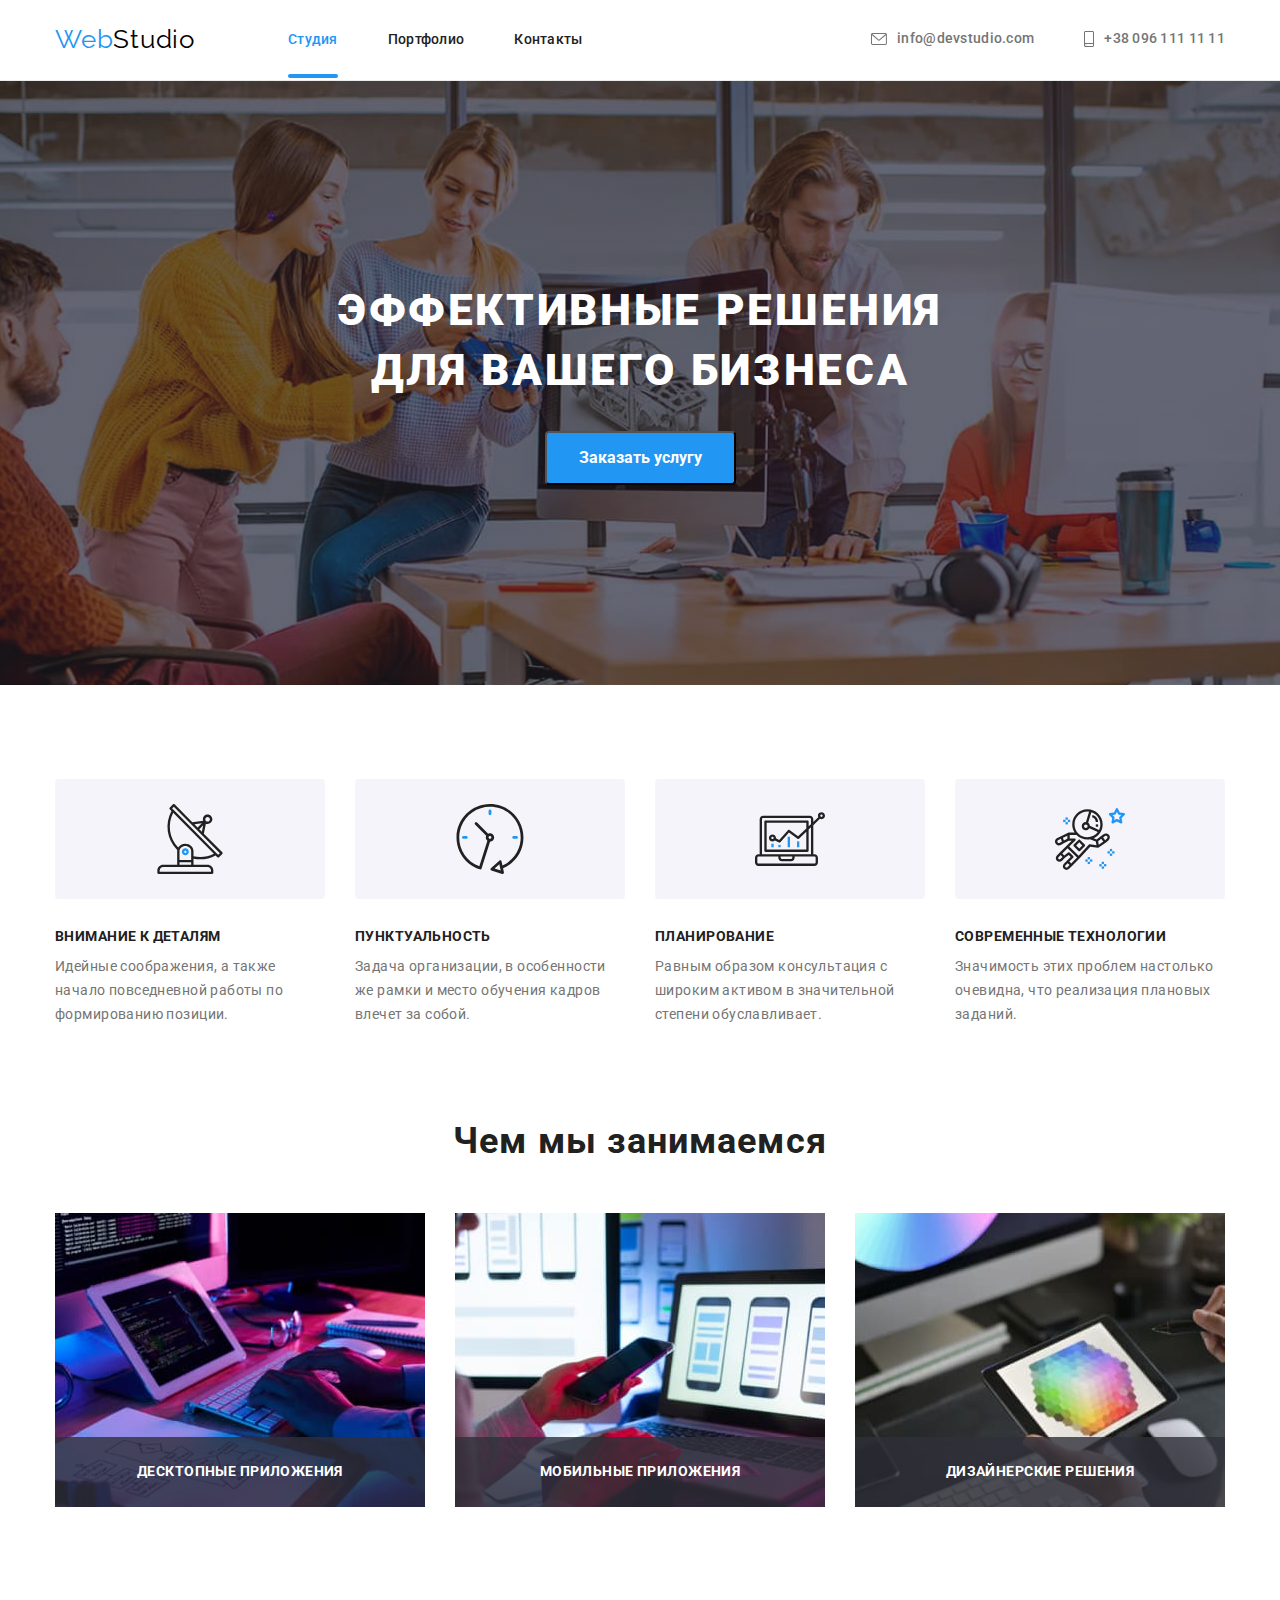
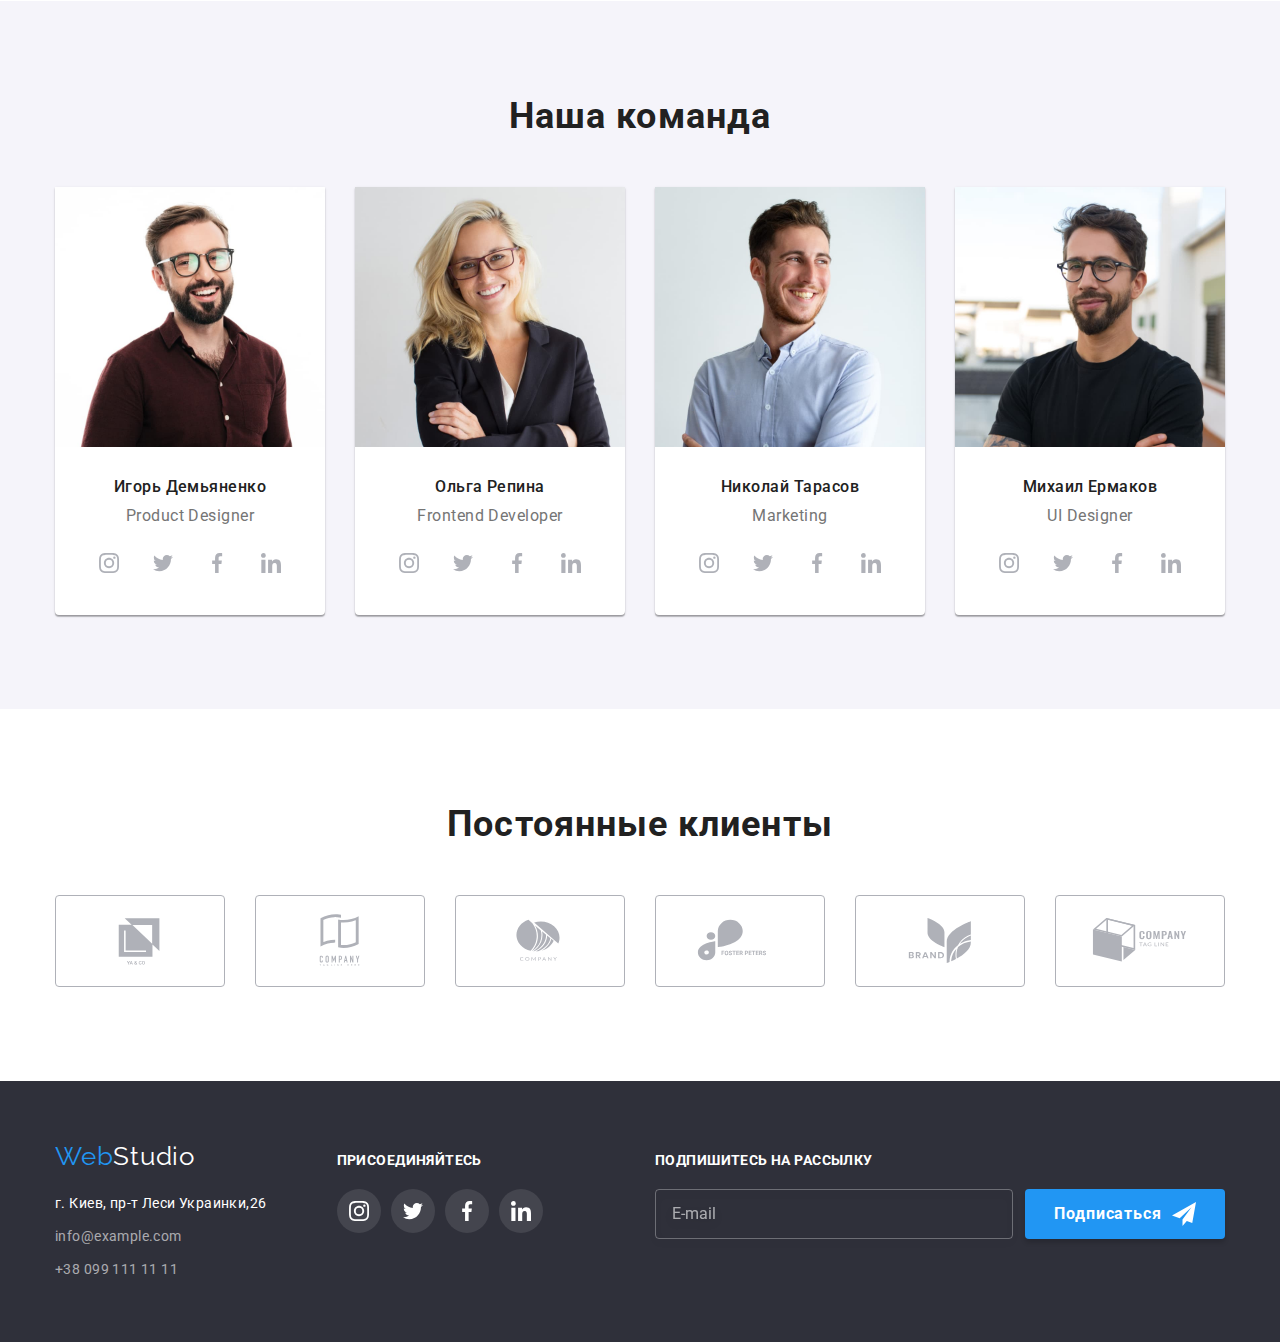
==== index.html @ a83e45b6 "створив hw-07" ====
<!DOCTYPE html>
<html lang="ru">
    <head>
        <meta charset="UTF-8">
        <meta http-equiv="X-UA-Compatible" content="IE=edge">
        <meta name="viewport" content="width=device-width, initial-scale=1.0">
        <link rel="preconnect" href="https://fonts.googleapis.com">
        <link rel="preconnect" href="https://fonts.gstatic.com" crossorigin>
        <link href="https://fonts.googleapis.com/css2?family=Raleway:wght@700&family=Roboto:wght@400;500;700;900&display=swap"
            rel="stylesheet">
        <title>Document</title>
        <link rel="stylesheet" href="https://cdnjs.cloudflare.com/ajax/libs/modern-normalize/1.1.0/modern-normalize.min.css">
        <link rel="stylesheet" href="./css/styles.css">
    </head>
    <body>
        <!-- шапка сайта -->
        <header class="header">
            <div class="container">
                <a class="header-logo link" href="./index.html">
                    <span class="logo-web logo">Web</span><span class="logo-studio logo">Studio</span></a>
                <nav class="header-nav">
                    <ul class="header-list list">
                        <li class="header-item"><a href="./index.html" class="header-link link current">Студия</a></li>
                        <li class="header-item"><a href="./portfolio.html" class="header-link link">Портфолио</a></li>
                        <li class="header-item"><a href="" class="header-link link">Контакты</a></li>
                    </ul>
                </nav>
                <div class="header-connect">
                    <a href="mailto:info@devstudio.com" class="header-mail link">
                        <svg class="header-mail-icon" width="16" height="12">
                            <use href="./images/icons.svg#icon-envelope"></use>
                        </svg>
                        info@devstudio.com</a>
                    <a href="tel:+380961111111" class="header-tel link">
                        <svg class="header-tel-icon" width="10" height="16">
                            <use href="./images/icons.svg#icon-smartphone"></use>
                        </svg>
                        +38 096 111 11 11</a>
                </div>
            </div>
        </header>
        <main>
            <!-- секция герой -->
            <section class="hero">
                <div class="container">
                    <h1 class="hero-title">Эффективные решения для вашего бизнеса</h1>
                    <button type="button" class="hero-btn" data-modal-open>Заказать услугу</button>
                </div>
            </section>
            <!-- секция наши преимущества -->
            <section class="advantage">
                <div class="container">
                    <h2 class="visually-hidden">наши преимущества</h2>
                    <ul class="advantage-list list">
                        <li class="advantage-item antena">
                            <h3 class="advantage-subtitle">Внимание к деталям</h3>
                            <p class="advantage-text">
                                Идейные соображения, а также начало повседневной работы по формированию позиции.
                            </p>
                        </li>
                        <li class="advantage-item clock">
                            <h3 class="advantage-subtitle">Пунктуальность</h3>
                            <p class="advantage-text">
                                Задача организации, в особенности же рамки и место обучения кадров влечет за собой.
                            </p>
                        </li>
                        <li class="advantage-item diagram">
                            <h3 class="advantage-subtitle">Планирование</h3>
                            <p class="advantage-text">
                                Равным образом консультация с широким активом в значительной степени обуславливает.
                            </p>
                        </li>
                        <li class="advantage-item astronaut">
                            <h3 class="advantage-subtitle">Современные технологии</h3>
                            <p class="advantage-text">
                                Значимость этих проблем настолько очевидна, что реализация плановых заданий.
                            </p>
                        </li>
                    </ul>
                </div>
            </section>

            <!-- секция Чем мы занимаемся -->
            <section class="about">
                <div class="container">
                    <h2 class="about-title title">Чем мы занимаемся</h2>
                    <ul class="about-list list">
                        <li class="about-item">
                            <img src="./images/img1.jpg" alt="Десктопные приложения" width="370">
                            <div class="label">
                                <h3 class="label-text">Десктопные приложения</h3>
                            </div>
                        </li>
                        <li class="about-item">
                            <img src="./images/img2.jpg" alt="Мобильные приложения" width="370">
                            <div class="label">
                                <h3 class="label-text">Мобильные приложения</h3>
                            </div>
                        </li>
                        <li class="about-item">
                            <img src="./images/img3.jpg" alt="Дизайнерские решения" width="370">
                            <div class="label">
                                <h3 class="label-text">Дизайнерские решения</h3>
                            </div>
                        </li>
                    </ul>
                </div>
            </section>

            <!-- секция Наша команда -->
            <section class="team">
                <div class="container">
                    <h2 class="team-title title">Наша команда</h2>
                    <ul class="team-list list">
                        <li class="team-item">
                            <img src="./images/team-card1.jpg" alt="Product Designer"  width="270">
                            <h3 class="team-subtitle">Игорь Демьяненко</h3>
                            <p class="team-text">Product Designer</p>
                            <ul class="team-soc-list list">
                                <li class="team-soc-item">
                                    <a href="" class="team-soc-link link">
                                        <svg class="team-soc-icon" width="20" height="20">
                                            <use href="./images/icons.svg#icon-instagram"></use>
                                        </svg>
                                    </a>
                                </li>
                                <li class="team-soc-item">
                                    <a href="" class="team-soc-link link">
                                        <svg class="team-soc-icon" width="20" height="20">
                                            <use href="./images/icons.svg#icon-twitter"></use>
                                        </svg>
                                    </a>
                                </li>
                                <li class="team-soc-item">
                                    <a href="" class="team-soc-link link">
                                        <svg class="team-soc-icon" width="20" height="20">
                                            <use href="./images/icons.svg#icon-facebook"></use>
                                        </svg>
                                    </a>
                                </li>
                                <li class="team-soc-item">
                                    <a href="" class="team-soc-link link">
                                        <svg class="team-soc-icon" width="20" height="20">
                                            <use href="./images/icons.svg#icon-linkedin"></use>
                                        </svg>
                                    </a>
                                </li>                                                                
                            </ul>                    
                        </li>
                        <li class="team-item">
                            <img src="./images/team-card2.jpg" alt="Frontend Developer"  width="270">
                            <h3 class="team-subtitle">Ольга Репина</h3>
                            <p class="team-text">Frontend Developer</p>
                            <ul class="team-soc-list list">
                                <li class="team-soc-item">
                                    <a href="" class="team-soc-link link">
                                        <svg class="team-soc-icon" width="20" height="20">
                                            <use href="./images/icons.svg#icon-instagram"></use>
                                        </svg>
                                    </a>
                                </li>
                                <li class="team-soc-item">
                                    <a href="" class="team-soc-link link">
                                        <svg class="team-soc-icon" width="20" height="20">
                                            <use href="./images/icons.svg#icon-twitter"></use>
                                        </svg>
                                    </a>
                                </li>
                                <li class="team-soc-item">
                                    <a href="" class="team-soc-link link">
                                        <svg class="team-soc-icon" width="20" height="20">
                                            <use href="./images/icons.svg#icon-facebook"></use>
                                        </svg>
                                    </a>
                                </li>
                                <li class="team-soc-item">
                                    <a href="" class="team-soc-link link">
                                        <svg class="team-soc-icon" width="20" height="20">
                                            <use href="./images/icons.svg#icon-linkedin"></use>
                                        </svg>
                                    </a>
                                </li>                                                                
                            </ul>                                 
                        </li>
                        <li class="team-item">
                            <img src="./images/team-card3.jpg" alt="Marketing" width="270">
                            <h3 class="team-subtitle">Николай Тарасов</h3>
                            <p class="team-text">Marketing</p>
                            <ul class="team-soc-list list">
                                <li class="team-soc-item">
                                    <a href="" class="team-soc-link link">
                                        <svg class="team-soc-icon" width="20" height="20">
                                            <use href="./images/icons.svg#icon-instagram"></use>
                                        </svg>
                                    </a>
                                </li>
                                <li class="team-soc-item">
                                    <a href="" class="team-soc-link link">
                                        <svg class="team-soc-icon" width="20" height="20">
                                            <use href="./images/icons.svg#icon-twitter"></use>
                                        </svg>
                                    </a>
                                </li>
                                <li class="team-soc-item">
                                    <a href="" class="team-soc-link link">
                                        <svg class="team-soc-icon" width="20" height="20">
                                            <use href="./images/icons.svg#icon-facebook"></use>
                                        </svg>
                                    </a>
                                </li>
                                <li class="team-soc-item">
                                    <a href="" class="team-soc-link link">
                                        <svg class="team-soc-icon" width="20" height="20">
                                            <use href="./images/icons.svg#icon-linkedin"></use>
                                        </svg>
                                    </a>
                                </li>                                                                
                            </ul>                                 
                        </li>
                        <li class="team-item">
                            <img src="./images/team-card4.jpg" alt="UI Designer"  width="270">
                            <h3 class="team-subtitle">Михаил Ермаков</h3>
                            <p class="team-text">UI Designer</p>
                            <ul class="team-soc-list list">
                                <li class="team-soc-item">
                                    <a href="" class="team-soc-link link">
                                        <svg class="team-soc-icon" width="20" height="20">
                                            <use href="./images/icons.svg#icon-instagram"></use>
                                        </svg>
                                    </a>
                                </li>
                                <li class="team-soc-item">
                                    <a href="" class="team-soc-link link">
                                        <svg class="team-soc-icon" width="20" height="20">
                                            <use href="./images/icons.svg#icon-twitter"></use>
                                        </svg>
                                    </a>
                                </li>
                                <li class="team-soc-item">
                                    <a href="" class="team-soc-link link">
                                        <svg class="team-soc-icon" width="20" height="20">
                                            <use href="./images/icons.svg#icon-facebook"></use>
                                        </svg>
                                    </a>
                                </li>
                                <li class="team-soc-item">
                                    <a href="" class="team-soc-link link">
                                        <svg class="team-soc-icon" width="20" height="20">
                                            <use href="./images/icons.svg#icon-linkedin"></use>
                                        </svg>
                                    </a>
                                </li>                                                                
                            </ul>                                 
                        </li>
                    </ul>
                </div>
            </section>

            <!-- секция постоянные клиенты -->

            <section class="clients">
                <div class="container">
                    <h2 class="clients-title title">Постоянные клиенты</h2>
                    <ul class="clients-list list">
                        <li class="clients-item">
                            <a href="" class="clients-link link">
                                <svg class="clients-icon" width="106" height="60">
                                    <use href="./images/icons.svg#icon-Logo-1"></use>
                                </svg>
                            </a>
                        </li>
                        <li class="clients-item">
                            <a href="" class="clients-link link">
                                <svg class="clients-icon" width="106" height="60">
                                    <use href="./images/icons.svg#icon-Logo-2"></use>
                                </svg>                                
                            </a>
                        </li>
                        <li class="clients-item">
                            <a href="" class="clients-link link">
                                <svg class="clients-icon" width="106" height="60">
                                    <use href="./images/icons.svg#icon-Logo-3"></use>
                                </svg>                                
                            </a>
                        </li>
                        <li class="clients-item">
                            <a href="" class="clients-link link">
                                <svg class="clients-icon" width="106" height="60">
                                    <use href="./images/icons.svg#icon-Logo-4"></use>
                                </svg>                                
                            </a>
                        </li>
                        <li class="clients-item">
                            <a href="" class="clients-link link">
                                <svg class="clients-icon" width="106" height="60">
                                    <use href="./images/icons.svg#icon-Logo-5"></use>
                                </svg>                                
                            </a>
                        </li>
                        <li class="clients-item">
                            <a href="" class="clients-link link">
                                <svg class="clients-icon" width="106" height="60">
                                    <use href="./images/icons.svg#icon-Logo-6"></use>
                                </svg>                                
                            </a>
                        </li>                         
                    </ul>
                </div>
            </section>
        </main>

        <!-- секцмя footer -->
        <footer class="footer">
            <div class="container">
                <div>
                    <a class="footer-logo link" href="./index.html">
                        <span class="logo-web logo">Web</span><span class="footer-studio logo">Studio</span></a>
                    <address class="footer-adress">
                        <ul class="footer-list list">
                            <li class="footer-item">
                                <a class="footer-map link" href="https://goo.gl/maps/XYfjbrA8sJzKYdKr6">г. Киев, пр-т Леси Украинки,26</a>
                            </li>
                            <li class="footer-item">
                                <a class="footer-mail link" href="mailto:info@example.com">info@example.com</a>
                            </li>
                            <li class="footer-item">
                                <a class="footer-tel link" href="tel:+380991111111">+38 099 111 11 11</a>
                            </li>
                        </ul>
                    </address>
                </div>    
                <div class="footer-soc">
                    <p class="footer-soc-title">присоединяйтесь</p>
                    <ul class="footer-soc-list list">
                        <li class="footer-soc-item">
                            <a href="" class="footer-soc-link link">
                                <svg class="footer-soc-icon" width="20" height="20">
                                    <use href="./images/icons.svg#icon-instagram"></use>
                                </svg>
                            </a>
                        </li>
                        <li class="footer-soc-item">
                            <a href="" class="footer-soc-link link">
                                <svg class="footer-soc-icon" width="20" height="20">
                                    <use href="./images/icons.svg#icon-twitter"></use>
                                </svg>
                            </a>
                        </li>
                        <li class="footer-soc-item">
                            <a href="" class="footer-soc-link link">
                                <svg class="footer-soc-icon" width="20" height="20">
                                    <use href="./images/icons.svg#icon-facebook"></use>
                                </svg>
                            </a>
                        </li>
                        <li class="footer-soc-item">
                            <a href="" class="footer-soc-link link">
                                <svg class="footer-soc-icon" width="20" height="20">
                                    <use href="./images/icons.svg#icon-linkedin"></use>
                                </svg>
                            </a>
                        </li>                                                                
                    </ul>                   
                </div>

                <div class="footer-subscription">
                    <p class="footer-form-title">Подпишитесь на рассылку</p>
                    <form class="footer-form">
                        <input class="footer-form-input" type="email" name="email" placeholder="E-mail">
                        <button type="submit" class="footer-form-btn">Подписаться
                            <svg class="footer-form-icon" width="24" height="24">
                                <use href="./images/icons.svg#icon-icon-send"></use>
                            </svg>
                        </button>
                    </form>

                </div>
            </div>    
        </footer>

        <!-------modal window------->

        <div class="backdrop is-hidden" data-modal>
            <div class="modal">
                <button type="button" class="modal-close" data-modal-close>
                    <svg class="backdrop-icon" width="18" height="18">
                       <use href="./images/icons.svg#icon-close-black-btn"></use>
                    </svg>
                </button>
                <p class="modal-title">Оставьте свои данные, мы вам перезвоним</p>
                <form class="modal-form">
                    <div class="form-field">
                        <label class="modal-label" for="user-name">Имя</label>
                        <div class="input-wrap">
                            <input class="modal-input" type="text" name="user-name" autofocus required minlength="2" id="user-name">
                            <svg class="input-icon" width="18" height="18">
                                <use href="./images/icons.svg#icon-person-black"></use>
                            </svg>
                        </div>
                    </div>
                    <div class="form-field">
                        <label class="modal-label" for="user-tel">Телефон</label>
                        <div class="input-wrap">
                            <input class="modal-input" type="tel" name="user-tel" required id="user-tel">
                            <svg class="input-icon" width="18" height="18">
                                <use href="./images/icons.svg#icon-phone-black"></use>
                            </svg>
                        </div>
                    </div>
                    <div class="form-field">
                        <label class="modal-label" for="user-email">Почта</label>
                        <div class="input-wrap">
                            <input class="modal-input" type="tel" name="user-email" required id="user-email">
                            <svg class="input-icon" width="18" height="18">
                                <use href="./images/icons.svg#icon-email-black"></use>
                            </svg>
                        </div>
                    </div>
                    <div class="form-field-text">
                        <label class="modal-label" for="user-text">Комментарий</label>
                        <textarea class="modal-text" name="user-text" id="user-text" placeholder="Введите текст"></textarea>
                    </div>
                    <div class="form-field-check">
                        <input type="checkbox" class="modal-check visually-hidden" id="modal-check" name="privacy-check" />
                        <label for="modal-check" class="modal-check-text">
                            <span class="chek-wrap">
                                <svg class="chek-icon" width="16" height="15">
                                    <use href="./images/icons.svg#icon-chek"></use>
                                </svg>
                            </span>
                            Соглашаюсь с рассылкой и принимаю  
                            <a href="" class="form-link">Условия договора</a></label>
                    </div>
                    <button class="modal-btn" type="submit">Отправить</button>
                </form>  
            </div>   
        </div>
        <script src="./js/modal.js"></script>
    </body>
</html>
---- css/styles.css ----
:root {
  --title-color: #212121;
  --first-btn-color: #FFFFFF;
  --second-btn-color: #212121;
  --accent-color: #2196F3;
  --logo-web-color: #2196F3;
  --logo-studio-color: #000000;
  --typical-padding-gap: 94px;
  --typical-margin-gap: 30px;
  --card-shadow: 0px 1px 3px rgba(0, 0, 0, 0.12),
  0px 1px 1px rgba(0, 0, 0, 0.14),
  0px 2px 1px rgba(0, 0, 0, 0.2);
  --projects-card-shadow: 0px 1px 1px rgba(0, 0, 0, 0.12),
  0px 4px 4px rgba(0, 0, 0, 0.06),
  1px 4px 6px rgba(0, 0, 0, 0.16);
  --filters-shadow:0px 3px 1px rgba(0, 0, 0, 0.1),
  0px 1px 2px rgba(0, 0, 0, 0.08),
  0px 2px 2px rgba(0, 0, 0, 0.12);
}
p, h1, h2, h3, h4, h5, h6 {
  margin: 0;
}
ul, ol {
  margin: 0;
  padding-left: 0;
}
img {
  display: block;
  max-width: 100%;
}
body {
  font-family: "Roboto", sans-serif;
  background-color: #FFFFFF;
  color: #757575;
}
.list {
  list-style: none;
}
.link {
  text-decoration: none;
}
.container {
  width: 1200px;
  padding-left: 15px;
  padding-right: 15px;
  margin: 0 auto;
  /* outline: 2px solid red; */
}
.logo {
  font-family: 'Raleway',sans-serif;
  font-size: 26px;
  line-height: 1.19;
  letter-spacing: 0.03em;
}
.title {
  font-size: 36px;
  line-height: 1.17;
  letter-spacing: 0.03em;
  color: var(--title-color);
}

.visually-hidden {
  position: absolute;
  white-space: nowrap;
  width: 1px;
  height: 1px;
  overflow: hidden;
  border: 0;
  padding: 0;
  clip: rect(0 0 0 0);
  clip-path: inset(50%);
  margin: -1px;
}

/* -----header----- */

.header {
  padding-top: 24px;
  padding-bottom: 25px;
  border-bottom: 1px solid #ECECEC;
}
.header .container {
  display: flex;
  align-items: center;
}
.header-logo {
  margin-right: 93px;
}
.logo-web {
    color: var(--logo-web-color);
}
.logo-studio {  
  color: var(--logo-studio-color);
}
.header-list {
  display: flex;
}

.header-link {
  position: relative;
  padding-bottom: 30px;
  font-weight: 500;
  font-size: 14px;
  line-height: 1.14;
  letter-spacing: 0.02em;
  color: #212121;
  transition: color 250ms cubic-bezier(0.4, 0, 0.2, 1);
}
.header-link:hover,
.header-link:focus {
  color: var(--accent-color);
}
.header-link.current {
  color: var(--accent-color);
}
.current::after {
  content: "";
  position: absolute;
  bottom: -1px;
  display: block;
  width: 100%;
  height: 4px;
  border-radius: 2px;
  background-color: var(--accent-color);
}

.header-item:not(:last-child) {
   margin-right: 50px;
}

.header-mail {
  font-weight: 500;
  font-size: 14px;
  line-height: 1.14;
  letter-spacing: 0.02em;
  color: #757575;
  display: flex;
  align-items: center;
  transition: color 250ms cubic-bezier(0.4, 0, 0.2, 1);
}
.header-mail:hover,
.header-mail:focus {
    color: var(--accent-color);
}

.header-mail-icon {
  fill: currentColor;
  margin-right: 10px;
}

.header-tel {
  font-weight: 500;
  font-size: 14px;
  line-height: 1.14;
  letter-spacing: 0.02em;
  color: #757575;
  margin-left: 50px;
  display: flex;
  align-items: center;
  transition: color 250ms cubic-bezier(0.4, 0, 0.2, 1);
}

.header-tel:hover,
.header-tel:focus {
  color: var(--accent-color);
}

.header-tel-icon {
  fill: currentColor;
  margin-right: 10px;
}

.header-connect {
  margin-left: auto;
  display: flex;
}

  /* -----hero----- */

.hero {
  background-color: #C4C4C4;
  max-width: 1600px;
  margin: 0 auto;
  background-image: linear-gradient(
    rgba(47, 48, 58, 0.4),
    rgba(47, 48, 58, 0.4)
  ),
  url(../images/hero-Img.jpg);
  background-repeat: no-repeat;
  background-size: cover;
  background-position: center;
  padding-top: 200px;
  padding-bottom: 200px;
}
.hero-title {
  font-weight: 900;
  font-size: 44px;
  line-height: 1.36;
  text-align: center;
  letter-spacing: 0.06em;
  text-transform: uppercase;
  color: #FFFFFF;
  max-width: 696px;
  margin: 0 auto 30px auto;  
}
.hero-btn {
  font-family: inherit;
  font-weight: 700;
  font-size: 16px;
  line-height: 1.88;
  color: var(--first-btn-color);
  background-color: #2196F3;
  box-shadow: 0px 4px 4px rgba(0, 0, 0, 0.15);
  border-radius: 4px;
  display: block;
  padding: 10px 32px;
  margin: 0 auto;
  transition: background-color 250ms cubic-bezier(0.4, 0, 0.2, 1);
}
  .hero-btn:hover,
  .hero-btn:focus {
  background-color: #188CE8;
  cursor: pointer;
  }
  

/* -----advantage----- */

.advantage {
  padding-top: var(--typical-padding-gap);
  padding-bottom: var(--typical-padding-gap);
}
.advantage-list {
  display: flex;
} 
.advantage-item:not(:last-child) {
  margin-right: var(--typical-margin-gap);
}
.advantage-item::before {
  display: block;
  content: "";
  height: 120px;
  background-color: #F5F4FA;
  border-radius: 4px;
  background-size: 70px;
  background-repeat: no-repeat;
  background-position: center;
  margin-bottom: 30px;
}
.antena::before {
  background-image: url(../images/icons/antenna.svg);
}
.clock::before {
  background-image: url(../images/icons/clock.svg);
}
.diagram::before {
  background-image: url(../images/icons/diagram.svg);
}
.astronaut::before {
  background-image: url(../images/icons/astronaut.svg);
}
.advantage-subtitle {
  font-size: 14px;
  line-height: 1.14;
  letter-spacing: 0.03em;
  text-transform: uppercase;
  color: var(--title-color);
  margin-bottom: 10px;
}
.advantage-text {
  font-size: 14px;
  line-height: 1.71;
  letter-spacing: 0.03em;
  width: 270px;
}

/* -----about----- */

.about-title {
  text-align: center;
  margin-bottom: 50px;
}
.about {
  padding-bottom: var(--typical-padding-gap);
}
.about-list {
  display: flex;
}
.about-item:not(:last-child) {
  margin-right: var(--typical-margin-gap);
}
.about-item {
  position: relative;
}
.label {
  width: 100%;
  height: 70px;
  background-color: rgba(47, 48, 58, 0.8);
  display: flex;
  justify-content: center;
  align-items: center;

  position: absolute;
  bottom: 0;
}
.label-text {
  font-size: 14px;
  line-height: 1.14;
  letter-spacing: 0.03em;
  text-transform: uppercase;
  color: #FFFFFF;
}

/* -----our team----- */

.team {
  background-color: #F5F4FA;
  padding-top: var(--typical-padding-gap);
  padding-bottom: var(--typical-padding-gap);
}
.team-title {
  text-align: center;
  margin-bottom: 50px;
}
.team-list {
  display: flex;
}
.team-item {
  background: #FFFFFF;
  box-shadow: var(--card-shadow);
  border-radius: 0px 0px 4px 4px;
}
.team-item:not(:last-child) {
  margin-right: var(--typical-margin-gap);
}
.team-subtitle {
  font-weight: 500;
  font-size: 16px;
  line-height: 1.19;
  letter-spacing: 0.03em;
  text-align: center;
  color: var(--title-color);
  margin-top: 30px;
  margin-bottom: 10px;
}
.team-text {
  font-size: 16px;
  line-height: 1.19;
  letter-spacing: 0.03em;
  text-align: center;
  margin-bottom: 16px;
}
.team-soc-list {
  display: flex;
  justify-content: center;
  padding-bottom: 30px;
}
.team-soc-item + .team-soc-item {
  margin-left: 10px;
}
.team-soc-link {
  width: 44px;
  height: 44px;
  background-color: #FFFFFF;
  border-radius: 50%;
  display: flex;
  align-items: center;
  justify-content: center;
  transition: background-color 250ms cubic-bezier(0.4, 0, 0.2, 1);
}
.team-soc-link:hover,
.team-soc-link:focus {
  background-color: var(--accent-color);
}
.team-soc-link:hover .team-soc-icon {
  fill: #FFFFFF;
}
.team-soc-link:focus .team-soc-icon {
  fill: #FFFFFF;
}
.team-soc-icon {
  fill: #AFB1B8;
  transition: fill 250ms cubic-bezier(0.4, 0, 0.2, 1);
}

/* section clients */

.clients {
  padding-top: var(--typical-padding-gap);
  padding-bottom: var(--typical-padding-gap);
}
.clients-title {
  text-align: center;
  margin-bottom: 50px;
}
.clients-list {
  display: flex;
  justify-content: center;
}
.clients-item + .clients-item {
  margin-left: var(--typical-margin-gap);
}
.clients-link {
  width: 170px;
  height: 92px;
  fill: #AFB1B8;
  border: 1px solid #AFB1B8;
  border-radius: 4px;
  display: flex;
  align-items: center;
  justify-content: center;
  transition: border-color 250ms cubic-bezier(0.4, 0, 0.2, 1);
}
.clients-icon {
  transition: fill 250ms cubic-bezier(0.4, 0, 0.2, 1);
}
.clients-link:hover,
.clients-link:focus {
  fill: var(--accent-color);
  border-color: var(--accent-color);
}

/* -----footer----- */

.footer {
  background-color: #2F303A;
  padding-top: 60px;
  padding-bottom: 60px;
}
.footer-logo {
  display: inline-block;
  margin-bottom: 20px;
}
.footer-studio {
  color: #FFFFFF;
}
.footer-item:not(:last-child) {
  margin-bottom: 9px;
}
.footer-map {
  font-style: normal;
  font-size: 14px;
  line-height: 1.71;
  letter-spacing: 0.03em;
  color: #FFFFFF;
  transition: color 250ms cubic-bezier(0.4, 0, 0.2, 1);
}
.footer-map:hover,
.footer-map:focus {
  color: var(--accent-color);
}
.footer-mail {
  font-style: normal;
  font-size: 14px;
  line-height: 1.71;
  letter-spacing: 0.03em;
  color: rgba(255, 255, 255, 0.6);
  transition: color 250ms cubic-bezier(0.4, 0, 0.2, 1);
}
.footer-mail:hover,
.footer-mail:focus {
  color: var(--accent-color);
}
.footer-tel {
  font-style: normal;
  font-size: 14px;
  line-height: 1.71;
  letter-spacing: 0.03em;
  color: rgba(255, 255, 255, 0.6);
  transition: color 250ms cubic-bezier(0.4, 0, 0.2, 1);
}
.footer-tel:hover,
.footer-tel:focus {
  color: var(--accent-color);
}

.footer > .container {
  display: flex;
  align-items: baseline;
}
.footer-soc {
  margin-left: 70px;
}
.footer-soc-title {
font-weight: 700;
font-size: 14px;
line-height: 1.14;
letter-spacing: 0.03em;
text-transform: uppercase;
color: #FFFFFF;
margin-bottom: 20px;
}

.footer-soc-list {
  display: flex;
  justify-content: center;
}
.footer-soc-item + .footer-soc-item {
  margin-left: 10px;
}
.footer-soc-link {
  width: 44px;
  height: 44px;
  background-color: rgba(255, 255, 255, 0.1);
  border-radius: 50%;
  display: flex;
  align-items: center;
  justify-content: center;
  transition: background-color 250ms cubic-bezier(0.4, 0, 0.2, 1);
}
.footer-soc-link:hover,
.footer-soc-link:focus {
  background-color: var(--accent-color);
}
.footer-soc-icon {
  fill: #FFFFFF;
}

.footer-subscription {
  margin-left: auto;
}
.footer-form-title {
  font-weight: 700;
  font-size: 14px;
  line-height: 1.14;
  letter-spacing: 0.03em;
  text-transform: uppercase;
  color: #FFFFFF;
  margin-bottom: 20px;
}
.footer-form {
  display: flex;
}

.footer-form-btn {
  font-family: inherit;
  font-style: normal;
  font-weight: 700;
  font-size: 16px;
  line-height: 1.88;
  letter-spacing: 0.06em;
  color: #FFFFFF;
  background: #2196F3;
  box-shadow: 0px 4px 4px rgba(0, 0, 0, 0.15);
  border-color: transparent;
  border-radius: 4px;
  width: 200px;
  height: 50px;
  margin-left: 12px;
  display: flex;
  align-items: center;
  justify-content: center;
}
.footer-form-icon {
  margin-left: 10px;
  fill: #FFFFFF;
}

.footer-form-input{
  width: 358px;
  height: 50px;
  border: 1px solid rgba(255, 255, 255, 0.3);
  filter: drop-shadow(0px 4px 4px rgba(0, 0, 0, 0.15));
  border-radius: 4px;
  padding-left: 16px;
  font-size: 16px;
  line-height: 1.25;
  background-color: transparent;
  color: #FFFFFF;
}
.footer-form-input::placeholder {
  color: rgba(255, 255, 255, 0.6);
}


/* -----projects----- */

.projects {
  padding-top: var(--typical-padding-gap);
  padding-bottom: var(--typical-padding-gap);
}
.projects-filters-list {
  margin-bottom: 50px;
  display: flex;
  justify-content: center;
}
.projects-filters-item:not(:last-child) {
margin-right: 8px;
}
.projects-filters-btn {
  font-family: inherit;
  font-weight: 500;
  font-size: 16px;
  line-height: 1.62; 
  letter-spacing: 0.03em;
  color: var(--second-btn-color);
  background-color: #F5F4FA;
  cursor: pointer;
  border:none;
  border-radius: 4px;
  padding: 6px 22px;
  transition: color 250ms cubic-bezier(0.4, 0, 0.2, 1),
    background-color 250ms cubic-bezier(0.4, 0, 0.2, 1),
    box-shadow 250ms cubic-bezier(0.4, 0, 0.2, 1);
}
.projects-filters-btn:hover,
.projects-filters-btn:focus {
  color: #FFFFFF;
  background-color: #2196F3;
  box-shadow: var(--filters-shadow);
}
.projects-works-list {
  display: flex;
  flex-wrap: wrap;
  margin-left: calc(-1 * var(--typical-margin-gap));
  margin-top: calc(-1 * var(--typical-margin-gap));
}
.projects-works-item {
  flex-basis: calc(100% / 3 - var(--typical-margin-gap));
  margin-left: var(--typical-margin-gap);
  margin-top: var(--typical-margin-gap);
  cursor: pointer;
  transition: box-shadow 250ms cubic-bezier(0.4, 0, 0.2, 1);
}
.projects-works-item:hover,
.projects-works-item:focus {
  box-shadow: var(--projects-card-shadow)
}

.projects-works-title {
  font-size: 18px;
  line-height: 2.00;
  letter-spacing: 0.06em;
  color: var(--title-color);
  margin-bottom: 4px;
}
.projects-works-text {
  font-size: 16px;
  line-height: 1.88;
  letter-spacing: 0.03em;
  }
.card-content {
  padding: 20px 24px;
  border-right: 1px solid #EEEEEE;
  border-bottom: 1px solid #EEEEEE;
  border-left: 1px solid #EEEEEE;
}
.card-thumb-text {
  font-size: 18px;
  line-height: 1.56;
  letter-spacing: 0.03em;
  color: #FFFFFF;
  padding: 63px 24px;
  display: inline-block;
  position: absolute;
  top: 0;
  left: 0;
  width: 100%;
  height: 100%;
  background-color: rgba(33, 150, 243, 0.9);;
  transform: translateY(100%);
  transition: transform 250ms cubic-bezier(0.4, 0, 0.2, 1);

}
.card-thumb {
  position: relative;
  overflow: hidden;
}
.projects-works-item:hover .card-thumb-text {
  transform: translateY(0);
}
/* ----- backdrop ----- */
.backdrop {
  position: fixed;
  top: 0;
  width: 100%;
  height: 100%;
  background-color: rgba(0, 0, 0, 0.2);
  transition: opacity 250ms,visibility 250ms;
}
.modal {
  position: absolute;
  top: 50%;
  left: 50%;
  transform: translate(-50%, -50%) scale(1);
  width: 528px;
  min-height: 581px;
  background-color: #ffffff;
  border-radius: 4px;
  box-shadow: 0px 1px 3px rgba(0, 0, 0, 0.12),
  0px 1px 1px rgba(0, 0, 0, 0.14),
  0px 2px 1px rgba(0, 0, 0, 0.2);
  transition: transform 250ms;
  transform-origin: top left;
  padding: 40px;
}
.modal-close {
  position: absolute;
  top: 8px;
  right: 8px;
  width: 30px;
  height: 30px;
  border: 1px solid rgba(0, 0, 0, 0.1);
  border-radius: 50%;
  background-color: #FFFFFF;
  padding: 0px;
  display: flex;
  align-items: center;
  justify-content: center;
  outline: transparent;
  transition: border-color 250ms cubic-bezier(0.4, 0, 0.2, 1);
}
.modal-close:focus {
  border-color: var(--accent-color);
}
.modal-close:hover {
  cursor: pointer;
}
.is-hidden {
  opacity: 0;
  pointer-events: none;
  visibility: hidden;
}
.backdrop-icon {
  width: 18px;
  height: 18px;
  fill: #000000;
  transition: fill 250ms cubic-bezier(0.4, 0, 0.2, 1);
}
.modal-close:hover .backdrop-icon {
  fill: var(--accent-color);
}
.modal-close:focus .backdrop-icon {
  fill: var(--accent-color);
}

.backdrop.is-hidden .modal {
  transform: scale(0.3);
}

.modal-title {
  font-weight: 700;
  font-size: 20px;
  line-height: 1.15;
  text-align: center;
  letter-spacing: 0.03em;
  color: #212121;
  margin-bottom: 12px;
}

.form-field {
  margin-bottom: 10px;
}
.modal-label {
  font-weight: 400;
  font-size: 12px;
  line-height: 1.17;
  letter-spacing: 0.01em;
  color: #757575;
  display: inline-block;
  margin-bottom: 4px;
}
.modal-input {
  height: 40px;
  width: 100%;
  padding-left: 42px;
  background-color: transparent;
  border: 1px solid rgba(33, 33, 33, 0.2);
  border-radius: 4px;
  outline: transparent;
  font-size: 14px;
  font-weight: 400;
  line-height: 1.14;
  letter-spacing: 0.01em;
  color: #333333;
  transition: border-color 250ms cubic-bezier(0.4, 0, 0.2, 1);
}
.input-wrap {
  position: relative;
}

.modal-input:focus {
  border-color: var(--accent-color);
}
.modal-input:hover {
  border-color: var(--accent-color);
  cursor: pointer;
}

.modal-input:focus + .input-icon {
  fill: var(--accent-color);
}
.modal-input:hover + .input-icon {
  fill: var(--accent-color);
}

.input-icon {
  width: 18px;
  height: 18px;
  fill: #212121;
  position: absolute;
  top: 50%;
  left: 12px;
  transform: translateY(-50%);
  transition: fill 250ms cubic-bezier(0.4, 0, 0.2, 1);
}
.modal-text {
  width: 100%;
  height: 120px;
  background-color: transparent;
  padding: 12px 16px;
  resize: none;
  font-size: 14px;
  font-weight: 400;
  line-height: 1.14;
  letter-spacing: 0.01em;
  color: #333333;
  border: 1px solid rgba(33, 33, 33, 0.2);
  border-radius: 4px;
  outline: transparent;
  transition: border-color 250ms cubic-bezier(0.4, 0, 0.2, 1);
}
.modal-text:focus {
  border-color: var(--accent-color);
}

.modal-text:hover {
  border-color: var(--accent-color);
  cursor: pointer;
}
.modal-text::placeholder {
  font-weight: 400;
  font-size: 14px;
  line-height: 1.14;
  letter-spacing: 0.01em; 
  color: rgba(117, 117, 117, 0.5);
}
.form-field-text {
  margin-bottom: 20px;
}

.modal-check-text {
  font-weight: 400;
  font-size: 14px;
  line-height: 1.71;
  letter-spacing: 0.03em;
  color: #757575;
  display: flex;
  align-items: center;

}

.modal-check-text span {
  width: 16px;
  height: 15px;
  border: 2px solid #212121;
  border-radius: 2px;
  margin-right: 7px;
  display: flex;
  align-items: center;
  justify-content: center;
  transition: border-color 250ms cubic-bezier(0.4, 0, 0.2, 1);
}
.check-icon {
  fill: transparent;
}
.modal-check:focus+.modal-check-text span {
  border-color: var(--accent-color);
}
.modal-check:hover+.modal-check-text span {
  border-color: var(--accent-color);
}

.modal-check:checked+.modal-check-text span {
  background-color: var(--accent-color);
  border: none;
}

.modal-check:checked+.modal-check-text .check-icon {
  fill: #ffffff;
}

.form-link {
  color: #2196F3;
  margin-left: 5px;
  text-decoration: underline;
  transition: color 250ms cubic-bezier(0.4, 0, 0.2, 1);
}
.form-link:hover,
.form-link:focus {
  outline: transparent;
  color: #0d72c4;
}
.form-field-check {
    display: flex;
    justify-content: center;
    align-items: center;
  margin-bottom: 30px;
}

.modal-btn {
  font-style: normal;
  font-weight: 700;
  font-size: 16px;
  line-height: 1.88;
  margin: 0 auto;
  display: flex;
  justify-content: center;
  align-items: center;
  width: 200px;
  height: 50px;
  letter-spacing: 0.06em;
  
  color: var(--first-btn-color);
  background-color: #2196F3;
  box-shadow: 0px 4px 4px rgba(0, 0, 0, 0.15);
  border-radius: 4px;
  border-color: transparent;
  transition: background-color 250ms cubic-bezier(0.4, 0, 0.2, 1);
  outline: transparent;
}
  .modal-btn:hover,
  .modal-btn:focus {
    background-color: #188CE8;
    cursor: pointer;
  }
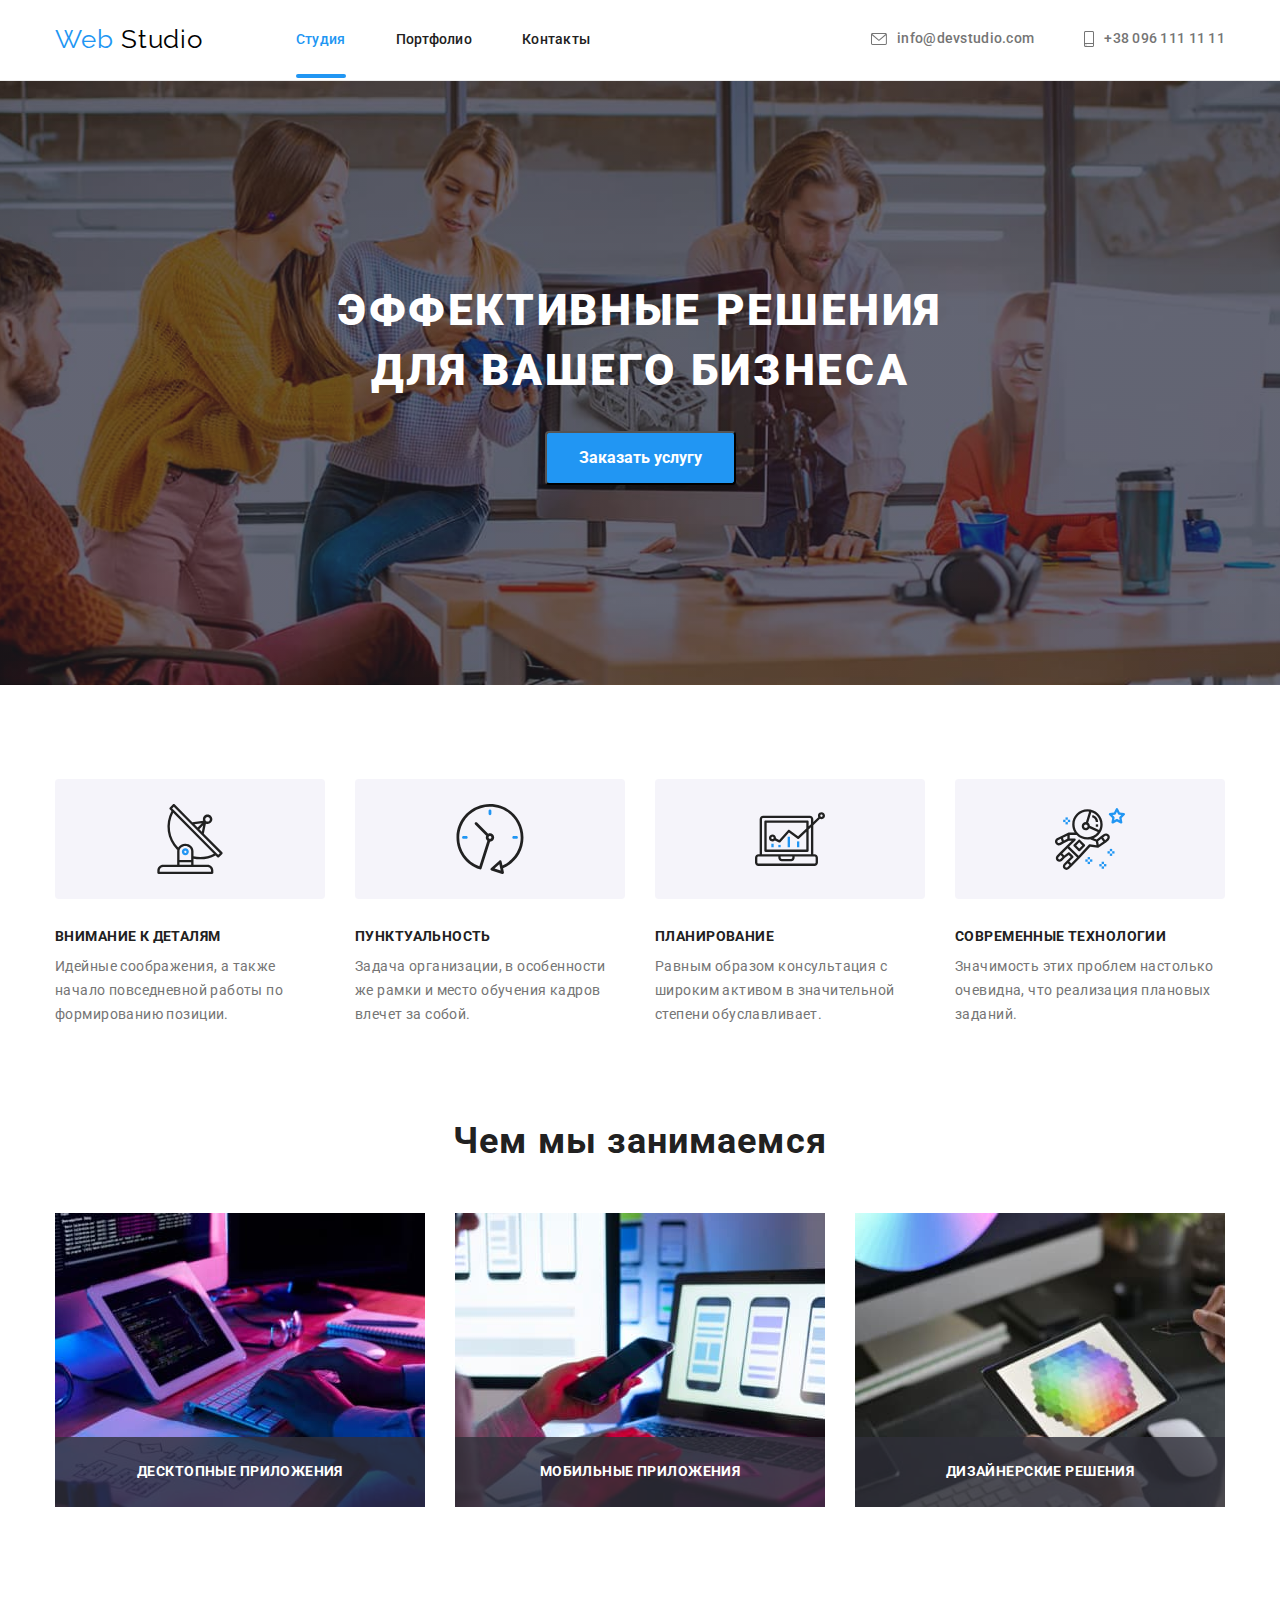
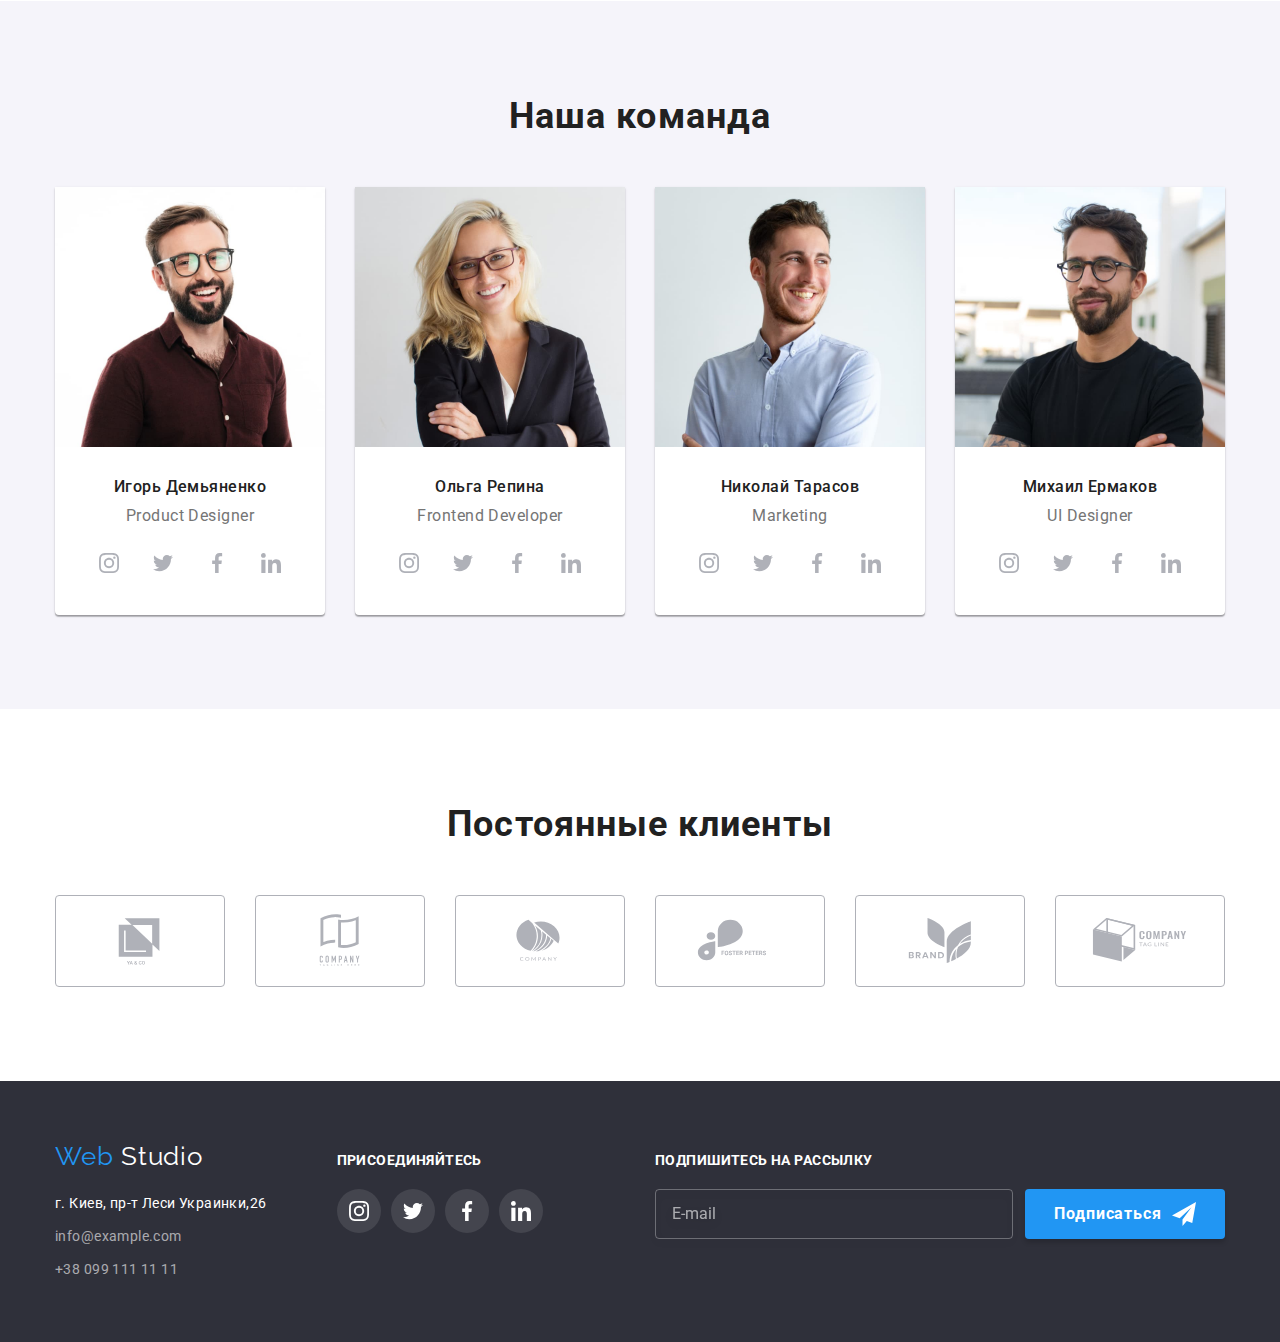
==== commit 6578c039: "почав переписувати social" ====
--- a/index.html
+++ b/index.html
@@ -15,24 +15,25 @@
     <body>
         <!-- шапка сайта -->
         <header class="header">
-            <div class="container">
-                <a class="header-logo link" href="./index.html">
-                    <span class="logo-web logo">Web</span><span class="logo-studio logo">Studio</span></a>
-                <nav class="header-nav">
-                    <ul class="header-list list">
-                        <li class="header-item"><a href="./index.html" class="header-link link current">Студия</a></li>
-                        <li class="header-item"><a href="./portfolio.html" class="header-link link">Портфолио</a></li>
-                        <li class="header-item"><a href="" class="header-link link">Контакты</a></li>
+            <div class="container header__container">
+                <a class="header__logo logo link" href="./index.html">
+                    <span class="logo__web">Web</span>
+                    <span class="logo__studio--dark">Studio</span></a>
+                <nav class="navigation">
+                    <ul class="menu-list list">
+                        <li class="menu-list__item"><a href="./index.html" class="menu-list__link link menu-list__current">Студия</a></li>
+                        <li class="menu-list__item"><a href="./portfolio.html" class="menu-list__link link">Портфолио</a></li>
+                        <li class="menu-list__item"><a href="" class="menu-list__link link">Контакты</a></li>
                     </ul>
                 </nav>
-                <div class="header-connect">
-                    <a href="mailto:info@devstudio.com" class="header-mail link">
-                        <svg class="header-mail-icon" width="16" height="12">
+                <div class="connect">
+                    <a href="mailto:info@devstudio.com" class="connect__link link">
+                        <svg class="connect__icon" width="16" height="12">
                             <use href="./images/icons.svg#icon-envelope"></use>
                         </svg>
                         info@devstudio.com</a>
-                    <a href="tel:+380961111111" class="header-tel link">
-                        <svg class="header-tel-icon" width="10" height="16">
+                    <a href="tel:+380961111111" class="connect__link link">
+                        <svg class="connect__icon" width="10" height="16">
                             <use href="./images/icons.svg#icon-smartphone"></use>
                         </svg>
                         +38 096 111 11 11</a>
@@ -53,25 +54,25 @@
                     <h2 class="visually-hidden">наши преимущества</h2>
                     <ul class="advantage-list list">
                         <li class="advantage-item antena">
-                            <h3 class="advantage-subtitle">Внимание к деталям</h3>
+                            <h3 class="advantage-subtitle subtitle">Внимание к деталям</h3>
                             <p class="advantage-text">
                                 Идейные соображения, а также начало повседневной работы по формированию позиции.
                             </p>
                         </li>
                         <li class="advantage-item clock">
-                            <h3 class="advantage-subtitle">Пунктуальность</h3>
+                            <h3 class="advantage-subtitle subtitle">Пунктуальность</h3>
                             <p class="advantage-text">
                                 Задача организации, в особенности же рамки и место обучения кадров влечет за собой.
                             </p>
                         </li>
                         <li class="advantage-item diagram">
-                            <h3 class="advantage-subtitle">Планирование</h3>
+                            <h3 class="advantage-subtitle subtitle">Планирование</h3>
                             <p class="advantage-text">
                                 Равным образом консультация с широким активом в значительной степени обуславливает.
                             </p>
                         </li>
                         <li class="advantage-item astronaut">
-                            <h3 class="advantage-subtitle">Современные технологии</h3>
+                            <h3 class="advantage-subtitle subtitle">Современные технологии</h3>
                             <p class="advantage-text">
                                 Значимость этих проблем настолько очевидна, что реализация плановых заданий.
                             </p>
@@ -88,19 +89,19 @@
                         <li class="about-item">
                             <img src="./images/img1.jpg" alt="Десктопные приложения" width="370">
                             <div class="label">
-                                <h3 class="label-text">Десктопные приложения</h3>
+                                <h3 class="label-text subtitle">Десктопные приложения</h3>
                             </div>
                         </li>
                         <li class="about-item">
                             <img src="./images/img2.jpg" alt="Мобильные приложения" width="370">
                             <div class="label">
-                                <h3 class="label-text">Мобильные приложения</h3>
+                                <h3 class="label-text subtitle">Мобильные приложения</h3>
                             </div>
                         </li>
                         <li class="about-item">
                             <img src="./images/img3.jpg" alt="Дизайнерские решения" width="370">
                             <div class="label">
-                                <h3 class="label-text">Дизайнерские решения</h3>
+                                <h3 class="label-text subtitle">Дизайнерские решения</h3>
                             </div>
                         </li>
                     </ul>
@@ -116,7 +117,7 @@
                             <img src="./images/team-card1.jpg" alt="Product Designer"  width="270">
                             <h3 class="team-subtitle">Игорь Демьяненко</h3>
                             <p class="team-text">Product Designer</p>
-                            <ul class="team-soc-list list">
+                            <ul class="social team-soc-list list">
                                 <li class="team-soc-item">
                                     <a href="" class="team-soc-link link">
                                         <svg class="team-soc-icon" width="20" height="20">
@@ -311,27 +312,28 @@
 
         <!-- секцмя footer -->
         <footer class="footer">
-            <div class="container">
-                <div>
-                    <a class="footer-logo link" href="./index.html">
-                        <span class="logo-web logo">Web</span><span class="footer-studio logo">Studio</span></a>
+            <div class="container footer__container">
+                <div class="footer-contacts">
+                    <a class="footer__logo logo link" href="./index.html">
+                        <span class="logo__web">Web</span>
+                        <span class="logo__studio--light">Studio</span></a>
                     <address class="footer-adress">
-                        <ul class="footer-list list">
-                            <li class="footer-item">
-                                <a class="footer-map link" href="https://goo.gl/maps/XYfjbrA8sJzKYdKr6">г. Киев, пр-т Леси Украинки,26</a>
+                        <ul class="adress-list list">
+                            <li class="adress-list__item">
+                                <a class="adress-list__link adress-list__link--map link" href="https://goo.gl/maps/XYfjbrA8sJzKYdKr6">г. Киев, пр-т Леси Украинки,26</a>
                             </li>
-                            <li class="footer-item">
-                                <a class="footer-mail link" href="mailto:info@example.com">info@example.com</a>
+                            <li class="adress-list__item">
+                                <a class="adress-list__link link" href="mailto:info@example.com">info@example.com</a>
                             </li>
-                            <li class="footer-item">
-                                <a class="footer-tel link" href="tel:+380991111111">+38 099 111 11 11</a>
+                            <li class="adress-list__item">
+                                <a class="adress-list__link link" href="tel:+380991111111">+38 099 111 11 11</a>
                             </li>
                         </ul>
                     </address>
                 </div>    
                 <div class="footer-soc">
-                    <p class="footer-soc-title">присоединяйтесь</p>
-                    <ul class="footer-soc-list list">
+                    <h3 class="footer-soc__title subtitle">присоединяйтесь</h3>
+                    <ul class="soc-list list">
                         <li class="footer-soc-item">
                             <a href="" class="footer-soc-link link">
                                 <svg class="footer-soc-icon" width="20" height="20">
--- a/css/styles.css
+++ b/css/styles.css
@@ -58,6 +58,13 @@
   letter-spacing: 0.03em;
   color: var(--title-color);
 }
+.subtitle {
+  font-weight: 700;
+  font-size: 14px;
+  line-height: 1.14;
+  letter-spacing: 0.03em;
+  text-transform: uppercase;
+}
 
 .visually-hidden {
   position: absolute;
@@ -72,31 +79,32 @@
   margin: -1px;
 }
 
-/* -----header----- */
+/* -----HEADER----- */
 
 .header {
   padding-top: 24px;
   padding-bottom: 25px;
   border-bottom: 1px solid #ECECEC;
 }
-.header .container {
-  display: flex;
-  align-items: center;
-}
-.header-logo {
+.header__container {
+  display: flex;
+  align-items: center;
+}
+
+.header__logo {
   margin-right: 93px;
 }
-.logo-web {
+.logo__web {
     color: var(--logo-web-color);
 }
-.logo-studio {  
+.logo__studio--dark {  
   color: var(--logo-studio-color);
 }
-.header-list {
-  display: flex;
-}
-
-.header-link {
+
+.menu-list {
+  display: flex;
+}
+.menu-list__link {
   position: relative;
   padding-bottom: 30px;
   font-weight: 500;
@@ -106,14 +114,14 @@
   color: #212121;
   transition: color 250ms cubic-bezier(0.4, 0, 0.2, 1);
 }
-.header-link:hover,
-.header-link:focus {
+.menu-list__link:hover,
+.menu-list__link:focus {
   color: var(--accent-color);
 }
-.header-link.current {
+.menu-list__current {
   color: var(--accent-color);
 }
-.current::after {
+.menu-list__current::after {
   content: "";
   position: absolute;
   bottom: -1px;
@@ -123,12 +131,15 @@
   border-radius: 2px;
   background-color: var(--accent-color);
 }
-
-.header-item:not(:last-child) {
+.menu-list__item:not(:last-child) {
    margin-right: 50px;
 }
 
-.header-mail {
+.connect {
+  margin-left: auto;
+  display: flex;
+}
+.connect__link {
   font-weight: 500;
   font-size: 14px;
   line-height: 1.14;
@@ -138,44 +149,20 @@
   align-items: center;
   transition: color 250ms cubic-bezier(0.4, 0, 0.2, 1);
 }
-.header-mail:hover,
-.header-mail:focus {
+.connect__link:hover,
+.connect__link:focus {
     color: var(--accent-color);
 }
-
-.header-mail-icon {
+.connect__link:not(:first-child) {
+  margin-left: 50px;
+}
+.connect__icon {
   fill: currentColor;
   margin-right: 10px;
 }
 
-.header-tel {
-  font-weight: 500;
-  font-size: 14px;
-  line-height: 1.14;
-  letter-spacing: 0.02em;
-  color: #757575;
-  margin-left: 50px;
-  display: flex;
-  align-items: center;
-  transition: color 250ms cubic-bezier(0.4, 0, 0.2, 1);
-}
-
-.header-tel:hover,
-.header-tel:focus {
-  color: var(--accent-color);
-}
-
-.header-tel-icon {
-  fill: currentColor;
-  margin-right: 10px;
-}
-
-.header-connect {
-  margin-left: auto;
-  display: flex;
-}
-
-  /* -----hero----- */
+
+  /* -----HERO----- */
 
 .hero {
   background-color: #C4C4C4;
@@ -223,8 +210,7 @@
   cursor: pointer;
   }
   
-
-/* -----advantage----- */
+/* -----ADVANTAGE----- */
 
 .advantage {
   padding-top: var(--typical-padding-gap);
@@ -260,10 +246,6 @@
   background-image: url(../images/icons/astronaut.svg);
 }
 .advantage-subtitle {
-  font-size: 14px;
-  line-height: 1.14;
-  letter-spacing: 0.03em;
-  text-transform: uppercase;
   color: var(--title-color);
   margin-bottom: 10px;
 }
@@ -274,7 +256,7 @@
   width: 270px;
 }
 
-/* -----about----- */
+/* ----- ABOUT ----- */
 
 .about-title {
   text-align: center;
@@ -304,14 +286,10 @@
   bottom: 0;
 }
 .label-text {
-  font-size: 14px;
-  line-height: 1.14;
-  letter-spacing: 0.03em;
-  text-transform: uppercase;
   color: #FFFFFF;
 }
 
-/* -----our team----- */
+/* ----- OUR TEAM ----- */
 
 .team {
   background-color: #F5F4FA;
@@ -349,6 +327,10 @@
   letter-spacing: 0.03em;
   text-align: center;
   margin-bottom: 16px;
+}
+
+.social {
+  
 }
 .team-soc-list {
   display: flex;
@@ -420,36 +402,31 @@
   border-color: var(--accent-color);
 }
 
-/* -----footer----- */
+
+/* ----- FOOTER ----- */
 
 .footer {
   background-color: #2F303A;
   padding-top: 60px;
   padding-bottom: 60px;
 }
-.footer-logo {
+.footer__container {
+  display: flex;
+  align-items: baseline;
+}
+
+.footer__logo {
   display: inline-block;
   margin-bottom: 20px;
 }
-.footer-studio {
+.logo__studio--light {
   color: #FFFFFF;
 }
-.footer-item:not(:last-child) {
+
+.adress-list__item:not(:last-child) {
   margin-bottom: 9px;
 }
-.footer-map {
-  font-style: normal;
-  font-size: 14px;
-  line-height: 1.71;
-  letter-spacing: 0.03em;
-  color: #FFFFFF;
-  transition: color 250ms cubic-bezier(0.4, 0, 0.2, 1);
-}
-.footer-map:hover,
-.footer-map:focus {
-  color: var(--accent-color);
-}
-.footer-mail {
+.adress-list__link {
   font-style: normal;
   font-size: 14px;
   line-height: 1.71;
@@ -457,41 +434,23 @@
   color: rgba(255, 255, 255, 0.6);
   transition: color 250ms cubic-bezier(0.4, 0, 0.2, 1);
 }
-.footer-mail:hover,
-.footer-mail:focus {
+.adress-list__link--map {
+  color: #FFFFFF;
+}
+.adress-list__link:hover,
+.adress-list__link:focus {
   color: var(--accent-color);
 }
-.footer-tel {
-  font-style: normal;
-  font-size: 14px;
-  line-height: 1.71;
-  letter-spacing: 0.03em;
-  color: rgba(255, 255, 255, 0.6);
-  transition: color 250ms cubic-bezier(0.4, 0, 0.2, 1);
-}
-.footer-tel:hover,
-.footer-tel:focus {
-  color: var(--accent-color);
-}
-
-.footer > .container {
-  display: flex;
-  align-items: baseline;
-}
+
 .footer-soc {
   margin-left: 70px;
 }
-.footer-soc-title {
-font-weight: 700;
-font-size: 14px;
-line-height: 1.14;
-letter-spacing: 0.03em;
-text-transform: uppercase;
+.footer-soc__title {
 color: #FFFFFF;
 margin-bottom: 20px;
 }
 
-.footer-soc-list {
+.soc-list {
   display: flex;
   justify-content: center;
 }
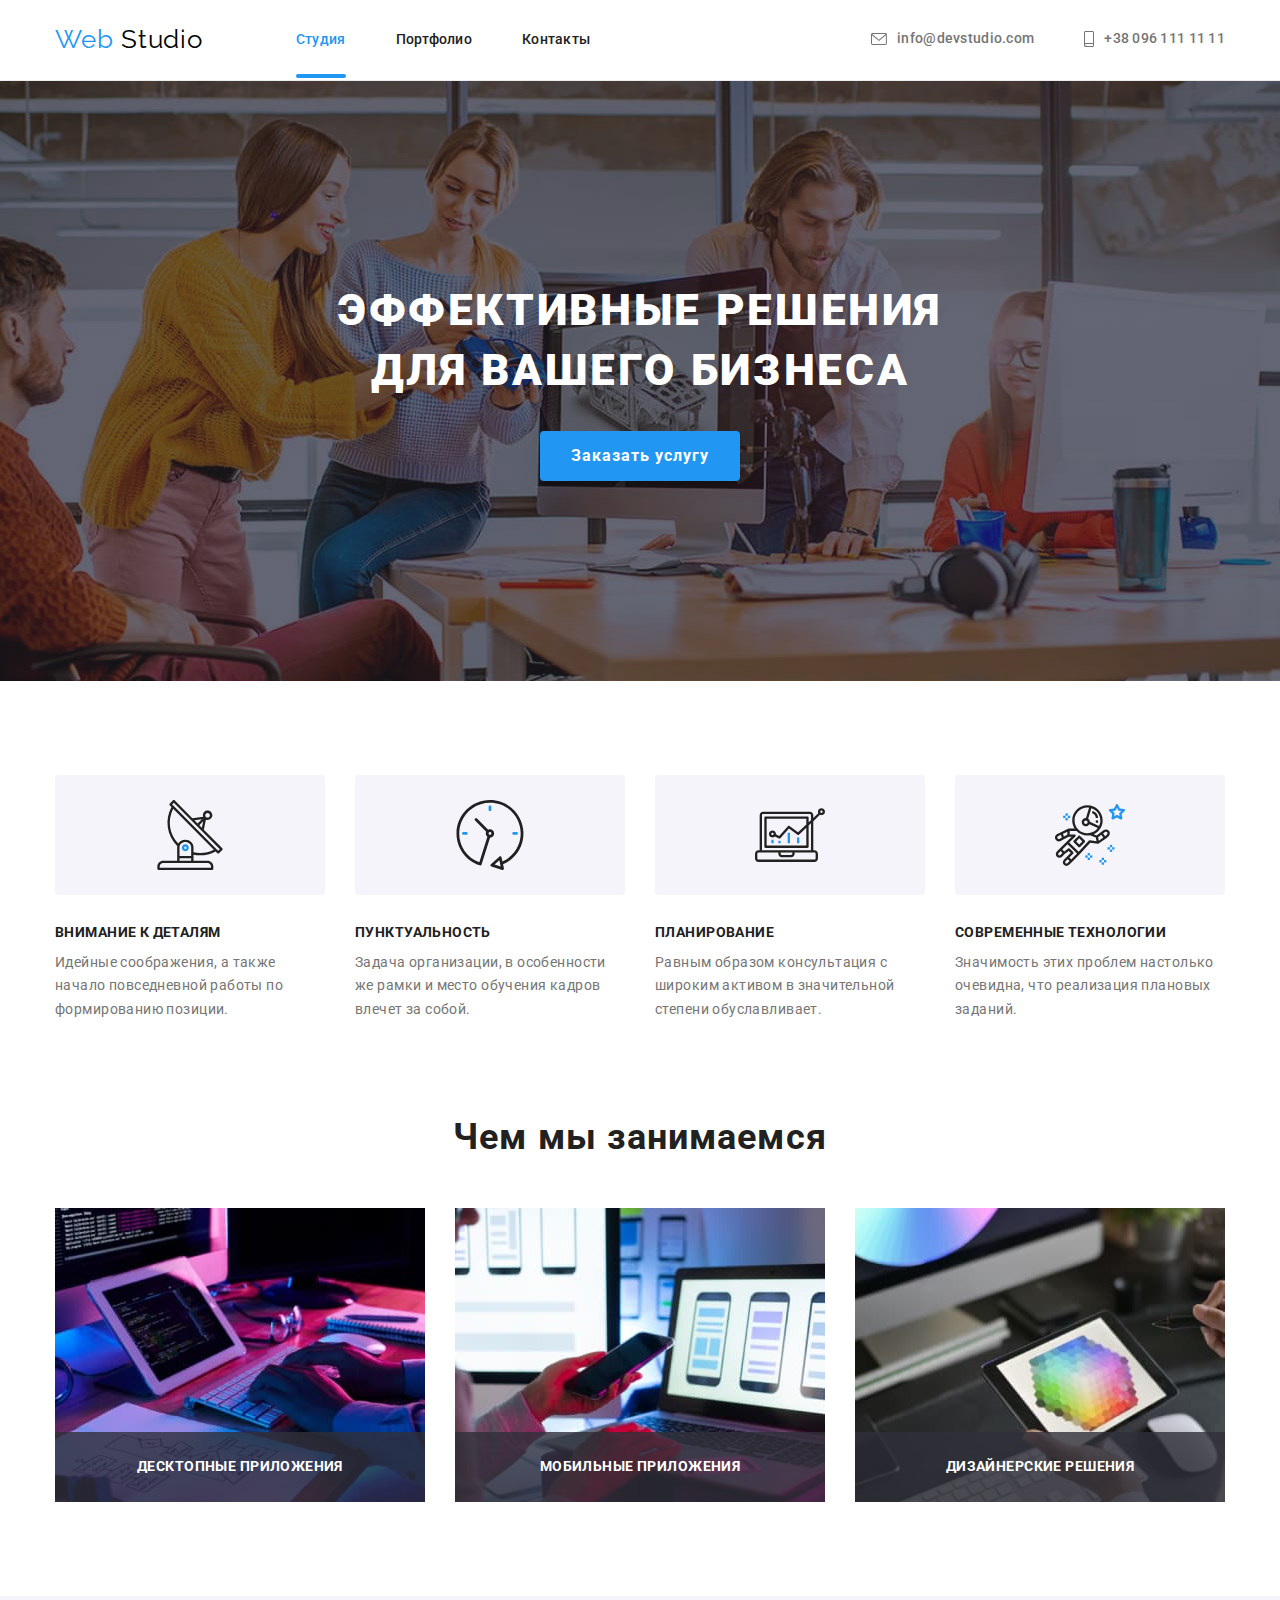
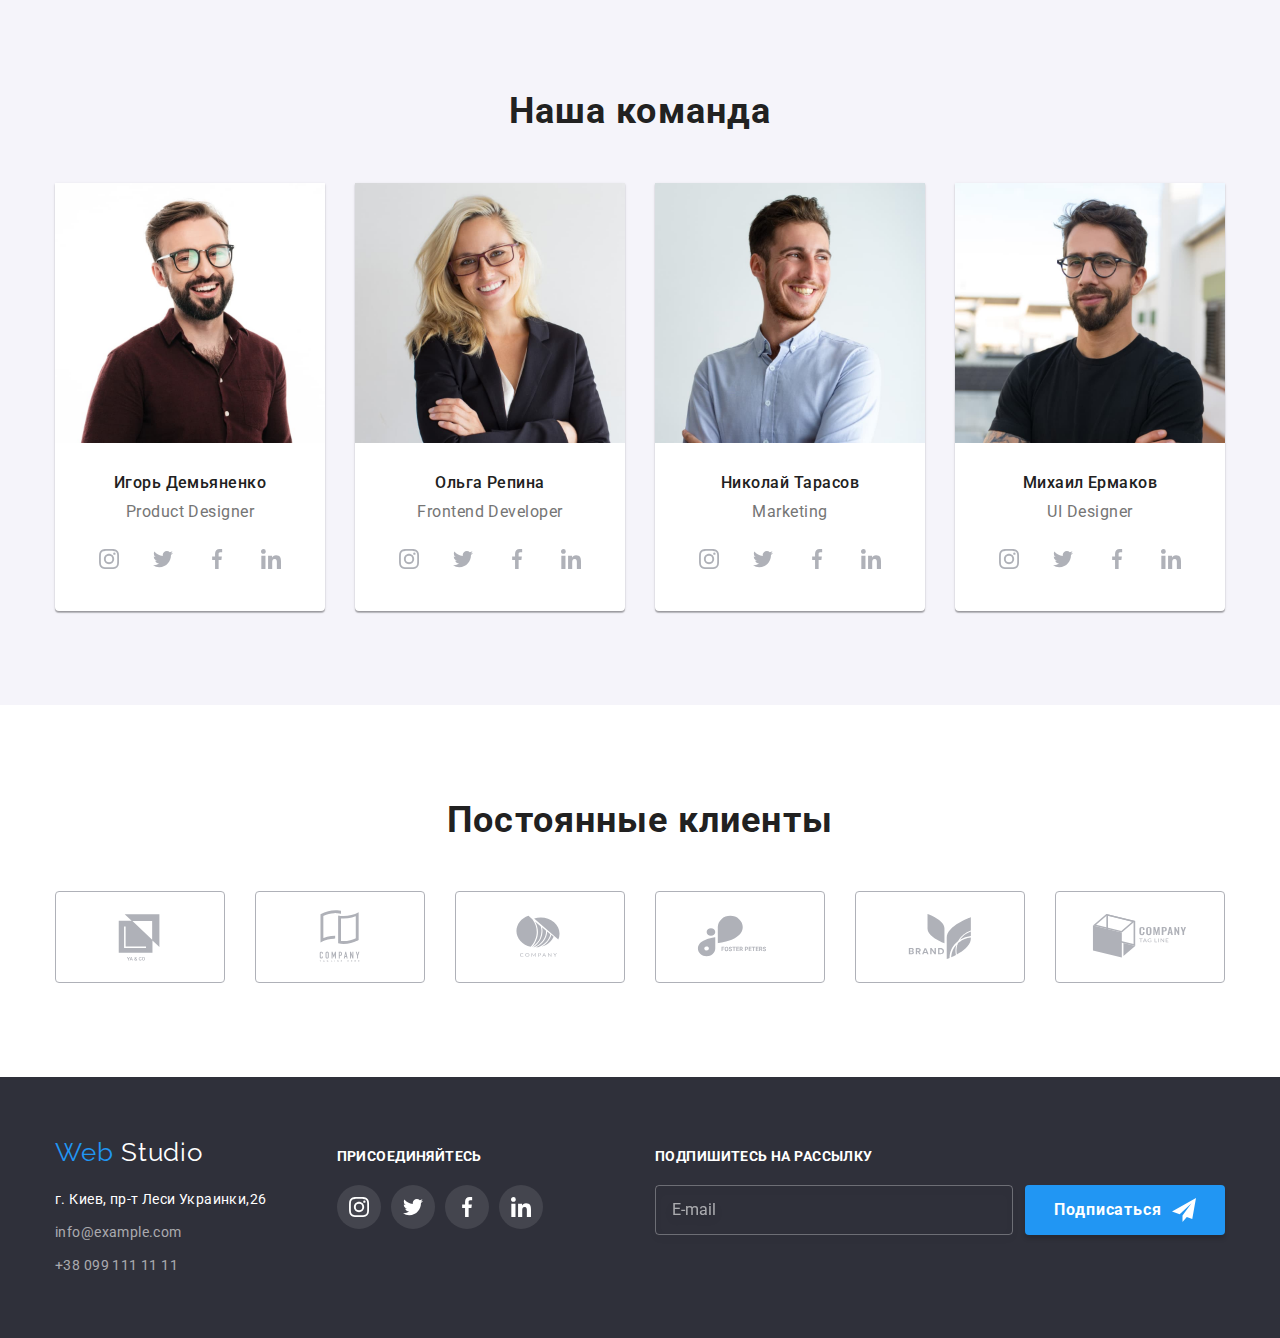
==== commit 3bb4b771: "зробив першу сторінку БЕМ" ====
--- a/index.html
+++ b/index.html
@@ -13,7 +13,9 @@
         <link rel="stylesheet" href="./css/styles.css">
     </head>
     <body>
-        <!-- шапка сайта -->
+
+        <!----- ШАПКА САЙТА ----->
+
         <header class="header">
             <div class="container header__container">
                 <a class="header__logo logo link" href="./index.html">
@@ -41,39 +43,43 @@
             </div>
         </header>
         <main>
-            <!-- секция герой -->
+
+            <!----- СЕКЦИЯ ГЕРОЙ ----->
+
             <section class="hero">
                 <div class="container">
-                    <h1 class="hero-title">Эффективные решения для вашего бизнеса</h1>
-                    <button type="button" class="hero-btn" data-modal-open>Заказать услугу</button>
+                    <h1 class="hero__title">Эффективные решения для вашего бизнеса</h1>
+                    <button type="button" class="hero__btn btn" data-modal-open>Заказать услугу</button>
                 </div>
             </section>
-            <!-- секция наши преимущества -->
+
+            <!----- СЕКЦИЯ НАШИ ПРЕИМУЩЕСТВА ----->
+
             <section class="advantage">
                 <div class="container">
                     <h2 class="visually-hidden">наши преимущества</h2>
-                    <ul class="advantage-list list">
-                        <li class="advantage-item antena">
-                            <h3 class="advantage-subtitle subtitle">Внимание к деталям</h3>
-                            <p class="advantage-text">
+                    <ul class="advantage__list list">
+                        <li class="advantage__item antena">
+                            <h3 class="advantage__subtitle subtitle">Внимание к деталям</h3>
+                            <p class="advantage__text">
                                 Идейные соображения, а также начало повседневной работы по формированию позиции.
                             </p>
                         </li>
-                        <li class="advantage-item clock">
-                            <h3 class="advantage-subtitle subtitle">Пунктуальность</h3>
-                            <p class="advantage-text">
+                        <li class="advantage__item clock">
+                            <h3 class="advantage__subtitle subtitle">Пунктуальность</h3>
+                            <p class="advantage__text">
                                 Задача организации, в особенности же рамки и место обучения кадров влечет за собой.
                             </p>
                         </li>
-                        <li class="advantage-item diagram">
-                            <h3 class="advantage-subtitle subtitle">Планирование</h3>
-                            <p class="advantage-text">
+                        <li class="advantage__item diagram">
+                            <h3 class="advantage__subtitle subtitle">Планирование</h3>
+                            <p class="advantage__text">
                                 Равным образом консультация с широким активом в значительной степени обуславливает.
                             </p>
                         </li>
-                        <li class="advantage-item astronaut">
-                            <h3 class="advantage-subtitle subtitle">Современные технологии</h3>
-                            <p class="advantage-text">
+                        <li class="advantage__item astronaut">
+                            <h3 class="advantage__subtitle subtitle">Современные технологии</h3>
+                            <p class="advantage__text">
                                 Значимость этих проблем настолько очевидна, что реализация плановых заданий.
                             </p>
                         </li>
@@ -81,226 +87,227 @@
                 </div>
             </section>
 
-            <!-- секция Чем мы занимаемся -->
+            <!----- СЕКЦИЯ ABOUT ----->
+
             <section class="about">
                 <div class="container">
-                    <h2 class="about-title title">Чем мы занимаемся</h2>
-                    <ul class="about-list list">
-                        <li class="about-item">
+                    <h2 class="about__title title">Чем мы занимаемся</h2>
+                    <ul class="about__list list">
+                        <li class="about__item">
                             <img src="./images/img1.jpg" alt="Десктопные приложения" width="370">
                             <div class="label">
-                                <h3 class="label-text subtitle">Десктопные приложения</h3>
+                                <h3 class="label__subtitle subtitle">Десктопные приложения</h3>
                             </div>
                         </li>
-                        <li class="about-item">
+                        <li class="about__item">
                             <img src="./images/img2.jpg" alt="Мобильные приложения" width="370">
                             <div class="label">
-                                <h3 class="label-text subtitle">Мобильные приложения</h3>
+                                <h3 class="label__subtitle subtitle">Мобильные приложения</h3>
                             </div>
                         </li>
-                        <li class="about-item">
+                        <li class="about__item">
                             <img src="./images/img3.jpg" alt="Дизайнерские решения" width="370">
                             <div class="label">
-                                <h3 class="label-text subtitle">Дизайнерские решения</h3>
+                                <h3 class="label__subtitle subtitle">Дизайнерские решения</h3>
                             </div>
                         </li>
                     </ul>
                 </div>
             </section>
 
-            <!-- секция Наша команда -->
+            <!----- СЕКЦИЯ OUR TEAM ----->
             <section class="team">
                 <div class="container">
-                    <h2 class="team-title title">Наша команда</h2>
-                    <ul class="team-list list">
-                        <li class="team-item">
+                    <h2 class="team__title title">Наша команда</h2>
+                    <ul class="team-cards list">
+                        <li class="team-cards__item">
                             <img src="./images/team-card1.jpg" alt="Product Designer"  width="270">
-                            <h3 class="team-subtitle">Игорь Демьяненко</h3>
-                            <p class="team-text">Product Designer</p>
-                            <ul class="social team-soc-list list">
-                                <li class="team-soc-item">
-                                    <a href="" class="team-soc-link link">
-                                        <svg class="team-soc-icon" width="20" height="20">
+                            <h3 class="team-cards__subtitle">Игорь Демьяненко</h3>
+                            <p class="team-cards__text">Product Designer</p>
+                            <ul class="soc-list soc-list--team list">
+                                <li class="soc-list__item">
+                                    <a href="" class="soc-list__link link">
+                                        <svg class="soc-list__icon" width="20" height="20">
                                             <use href="./images/icons.svg#icon-instagram"></use>
                                         </svg>
                                     </a>
                                 </li>
-                                <li class="team-soc-item">
-                                    <a href="" class="team-soc-link link">
-                                        <svg class="team-soc-icon" width="20" height="20">
+                                <li class="soc-list__item">
+                                    <a href="" class="soc-list__link link">
+                                        <svg class="soc-list__icon" width="20" height="20">
                                             <use href="./images/icons.svg#icon-twitter"></use>
                                         </svg>
                                     </a>
                                 </li>
-                                <li class="team-soc-item">
-                                    <a href="" class="team-soc-link link">
-                                        <svg class="team-soc-icon" width="20" height="20">
+                                <li class="soc-list__item">
+                                    <a href="" class="soc-list__link link">
+                                        <svg class="soc-list__icon" width="20" height="20">
                                             <use href="./images/icons.svg#icon-facebook"></use>
                                         </svg>
                                     </a>
                                 </li>
-                                <li class="team-soc-item">
-                                    <a href="" class="team-soc-link link">
-                                        <svg class="team-soc-icon" width="20" height="20">
+                                <li class="soc-list__item">
+                                    <a href="" class="soc-list__link link">
+                                        <svg class="soc-list__icon" width="20" height="20">
                                             <use href="./images/icons.svg#icon-linkedin"></use>
                                         </svg>
                                     </a>
                                 </li>                                                                
                             </ul>                    
                         </li>
-                        <li class="team-item">
+                        <li class="team-cards__item">
                             <img src="./images/team-card2.jpg" alt="Frontend Developer"  width="270">
-                            <h3 class="team-subtitle">Ольга Репина</h3>
-                            <p class="team-text">Frontend Developer</p>
-                            <ul class="team-soc-list list">
-                                <li class="team-soc-item">
-                                    <a href="" class="team-soc-link link">
-                                        <svg class="team-soc-icon" width="20" height="20">
+                            <h3 class="team-cards__subtitle">Ольга Репина</h3>
+                            <p class="team-cards__text">Frontend Developer</p>
+                            <ul class="soc-list soc-list--team list">
+                                <li class="soc-list__item">
+                                    <a href="" class="soc-list__link link">
+                                        <svg class="soc-list__icon" width="20" height="20">
                                             <use href="./images/icons.svg#icon-instagram"></use>
                                         </svg>
                                     </a>
                                 </li>
-                                <li class="team-soc-item">
-                                    <a href="" class="team-soc-link link">
-                                        <svg class="team-soc-icon" width="20" height="20">
+                                <li class="soc-list__item">
+                                    <a href="" class="soc-list__link link">
+                                        <svg class="soc-list__icon" width="20" height="20">
                                             <use href="./images/icons.svg#icon-twitter"></use>
                                         </svg>
                                     </a>
                                 </li>
-                                <li class="team-soc-item">
-                                    <a href="" class="team-soc-link link">
-                                        <svg class="team-soc-icon" width="20" height="20">
+                                <li class="soc-list__item">
+                                    <a href="" class="soc-list__link link">
+                                        <svg class="soc-list__icon" width="20" height="20">
                                             <use href="./images/icons.svg#icon-facebook"></use>
                                         </svg>
                                     </a>
                                 </li>
-                                <li class="team-soc-item">
-                                    <a href="" class="team-soc-link link">
-                                        <svg class="team-soc-icon" width="20" height="20">
+                                <li class="soc-list__item">
+                                    <a href="" class="soc-list__link link">
+                                        <svg class="soc-list__icon" width="20" height="20">
                                             <use href="./images/icons.svg#icon-linkedin"></use>
                                         </svg>
                                     </a>
-                                </li>                                                                
+                                </li>
                             </ul>                                 
                         </li>
-                        <li class="team-item">
+                        <li class="team-cards__item">
                             <img src="./images/team-card3.jpg" alt="Marketing" width="270">
-                            <h3 class="team-subtitle">Николай Тарасов</h3>
-                            <p class="team-text">Marketing</p>
-                            <ul class="team-soc-list list">
-                                <li class="team-soc-item">
-                                    <a href="" class="team-soc-link link">
-                                        <svg class="team-soc-icon" width="20" height="20">
+                            <h3 class="team-cards__subtitle">Николай Тарасов</h3>
+                            <p class="team-cards__text">Marketing</p>
+                            <ul class="soc-list soc-list--team list">
+                                <li class="soc-list__item">
+                                    <a href="" class="soc-list__link link">
+                                        <svg class="soc-list__icon" width="20" height="20">
                                             <use href="./images/icons.svg#icon-instagram"></use>
                                         </svg>
                                     </a>
                                 </li>
-                                <li class="team-soc-item">
-                                    <a href="" class="team-soc-link link">
-                                        <svg class="team-soc-icon" width="20" height="20">
+                                <li class="soc-list__item">
+                                    <a href="" class="soc-list__link link">
+                                        <svg class="soc-list__icon" width="20" height="20">
                                             <use href="./images/icons.svg#icon-twitter"></use>
                                         </svg>
                                     </a>
                                 </li>
-                                <li class="team-soc-item">
-                                    <a href="" class="team-soc-link link">
-                                        <svg class="team-soc-icon" width="20" height="20">
+                                <li class="soc-list__item">
+                                    <a href="" class="soc-list__link link">
+                                        <svg class="soc-list__icon" width="20" height="20">
                                             <use href="./images/icons.svg#icon-facebook"></use>
                                         </svg>
                                     </a>
                                 </li>
-                                <li class="team-soc-item">
-                                    <a href="" class="team-soc-link link">
-                                        <svg class="team-soc-icon" width="20" height="20">
+                                <li class="soc-list__item">
+                                    <a href="" class="soc-list__link link">
+                                        <svg class="soc-list__icon" width="20" height="20">
                                             <use href="./images/icons.svg#icon-linkedin"></use>
                                         </svg>
                                     </a>
-                                </li>                                                                
+                                </li>
                             </ul>                                 
                         </li>
-                        <li class="team-item">
+                        <li class="team-cards__item">
                             <img src="./images/team-card4.jpg" alt="UI Designer"  width="270">
-                            <h3 class="team-subtitle">Михаил Ермаков</h3>
-                            <p class="team-text">UI Designer</p>
-                            <ul class="team-soc-list list">
-                                <li class="team-soc-item">
-                                    <a href="" class="team-soc-link link">
-                                        <svg class="team-soc-icon" width="20" height="20">
+                            <h3 class="team-cards__subtitle">Михаил Ермаков</h3>
+                            <p class="team-cards__text">UI Designer</p>
+                            <ul class="soc-list soc-list--team list">
+                                <li class="soc-list__item">
+                                    <a href="" class="soc-list__link link">
+                                        <svg class="soc-list__icon" width="20" height="20">
                                             <use href="./images/icons.svg#icon-instagram"></use>
                                         </svg>
                                     </a>
                                 </li>
-                                <li class="team-soc-item">
-                                    <a href="" class="team-soc-link link">
-                                        <svg class="team-soc-icon" width="20" height="20">
+                                <li class="soc-list__item">
+                                    <a href="" class="soc-list__link link">
+                                        <svg class="soc-list__icon" width="20" height="20">
                                             <use href="./images/icons.svg#icon-twitter"></use>
                                         </svg>
                                     </a>
                                 </li>
-                                <li class="team-soc-item">
-                                    <a href="" class="team-soc-link link">
-                                        <svg class="team-soc-icon" width="20" height="20">
+                                <li class="soc-list__item">
+                                    <a href="" class="soc-list__link link">
+                                        <svg class="soc-list__icon" width="20" height="20">
                                             <use href="./images/icons.svg#icon-facebook"></use>
                                         </svg>
                                     </a>
                                 </li>
-                                <li class="team-soc-item">
-                                    <a href="" class="team-soc-link link">
-                                        <svg class="team-soc-icon" width="20" height="20">
+                                <li class="soc-list__item">
+                                    <a href="" class="soc-list__link link">
+                                        <svg class="soc-list__icon" width="20" height="20">
                                             <use href="./images/icons.svg#icon-linkedin"></use>
                                         </svg>
                                     </a>
-                                </li>                                                                
-                            </ul>                                 
+                                </li>
+                            </ul>
                         </li>
                     </ul>
                 </div>
             </section>
 
-            <!-- секция постоянные клиенты -->
+            <!----- СЕКЦИЯ ПОСТОЯННЫЕ КЛИЕНТЫ ----->
 
             <section class="clients">
                 <div class="container">
-                    <h2 class="clients-title title">Постоянные клиенты</h2>
-                    <ul class="clients-list list">
-                        <li class="clients-item">
-                            <a href="" class="clients-link link">
-                                <svg class="clients-icon" width="106" height="60">
+                    <h2 class="clients__title title">Постоянные клиенты</h2>
+                    <ul class="clients__list list">
+                        <li class="clients__item">
+                            <a href="" class="clients__link link">
+                                <svg class="clients__icon" width="106" height="60">
                                     <use href="./images/icons.svg#icon-Logo-1"></use>
                                 </svg>
                             </a>
                         </li>
-                        <li class="clients-item">
-                            <a href="" class="clients-link link">
-                                <svg class="clients-icon" width="106" height="60">
+                        <li class="clients__item">
+                            <a href="" class="clients__link link">
+                                <svg class="clients__icon" width="106" height="60">
                                     <use href="./images/icons.svg#icon-Logo-2"></use>
                                 </svg>                                
                             </a>
                         </li>
-                        <li class="clients-item">
-                            <a href="" class="clients-link link">
-                                <svg class="clients-icon" width="106" height="60">
+                        <li class="clients__item">
+                            <a href="" class="clients__link link">
+                                <svg class="clients__icon" width="106" height="60">
                                     <use href="./images/icons.svg#icon-Logo-3"></use>
                                 </svg>                                
                             </a>
                         </li>
-                        <li class="clients-item">
-                            <a href="" class="clients-link link">
-                                <svg class="clients-icon" width="106" height="60">
+                        <li class="clients__item">
+                            <a href="" class="clients__link link">
+                                <svg class="clients__icon" width="106" height="60">
                                     <use href="./images/icons.svg#icon-Logo-4"></use>
                                 </svg>                                
                             </a>
                         </li>
-                        <li class="clients-item">
-                            <a href="" class="clients-link link">
-                                <svg class="clients-icon" width="106" height="60">
+                        <li class="clients__item">
+                            <a href="" class="clients__link link">
+                                <svg class="clients__icon" width="106" height="60">
                                     <use href="./images/icons.svg#icon-Logo-5"></use>
                                 </svg>                                
                             </a>
                         </li>
-                        <li class="clients-item">
-                            <a href="" class="clients-link link">
-                                <svg class="clients-icon" width="106" height="60">
+                        <li class="clients__item">
+                            <a href="" class="clients__link link">
+                                <svg class="clients__icon" width="106" height="60">
                                     <use href="./images/icons.svg#icon-Logo-6"></use>
                                 </svg>                                
                             </a>
@@ -317,7 +324,7 @@
                     <a class="footer__logo logo link" href="./index.html">
                         <span class="logo__web">Web</span>
                         <span class="logo__studio--light">Studio</span></a>
-                    <address class="footer-adress">
+                    <address class="adress">
                         <ul class="adress-list list">
                             <li class="adress-list__item">
                                 <a class="adress-list__link adress-list__link--map link" href="https://goo.gl/maps/XYfjbrA8sJzKYdKr6">г. Киев, пр-т Леси Украинки,26</a>
@@ -332,32 +339,32 @@
                     </address>
                 </div>    
                 <div class="footer-soc">
-                    <h3 class="footer-soc__title subtitle">присоединяйтесь</h3>
+                    <h3 class="footer-soc__subtitle subtitle">присоединяйтесь</h3>
                     <ul class="soc-list list">
-                        <li class="footer-soc-item">
-                            <a href="" class="footer-soc-link link">
-                                <svg class="footer-soc-icon" width="20" height="20">
+                        <li class="soc-list__item">
+                            <a href="" class="soc-list__link soc-list__link--footer link">
+                                <svg class="soc-list__icon soc-list__icon--footer" width="20" height="20">
                                     <use href="./images/icons.svg#icon-instagram"></use>
                                 </svg>
                             </a>
                         </li>
-                        <li class="footer-soc-item">
-                            <a href="" class="footer-soc-link link">
-                                <svg class="footer-soc-icon" width="20" height="20">
+                        <li class="soc-list__item">
+                            <a href="" class="soc-list__link soc-list__link--footer link">
+                                <svg class="soc-list__icon soc-list__icon--footer" width="20" height="20">
                                     <use href="./images/icons.svg#icon-twitter"></use>
                                 </svg>
                             </a>
                         </li>
-                        <li class="footer-soc-item">
-                            <a href="" class="footer-soc-link link">
-                                <svg class="footer-soc-icon" width="20" height="20">
+                        <li class="soc-list__item">
+                            <a href="" class="soc-list__link soc-list__link--footer link">
+                                <svg class="soc-list__icon soc-list__icon--footer" width="20" height="20">
                                     <use href="./images/icons.svg#icon-facebook"></use>
                                 </svg>
                             </a>
                         </li>
-                        <li class="footer-soc-item">
-                            <a href="" class="footer-soc-link link">
-                                <svg class="footer-soc-icon" width="20" height="20">
+                        <li class="soc-list__item">
+                            <a href="" class="soc-list__link soc-list__link--footer link">
+                                <svg class="soc-list__icon soc-list__icon--footer" width="20" height="20">
                                     <use href="./images/icons.svg#icon-linkedin"></use>
                                 </svg>
                             </a>
@@ -365,17 +372,16 @@
                     </ul>                   
                 </div>
 
-                <div class="footer-subscription">
-                    <p class="footer-form-title">Подпишитесь на рассылку</p>
-                    <form class="footer-form">
-                        <input class="footer-form-input" type="email" name="email" placeholder="E-mail">
-                        <button type="submit" class="footer-form-btn">Подписаться
-                            <svg class="footer-form-icon" width="24" height="24">
+                <div class="subscription">
+                    <h3 class="subscription__subtitle subtitle">Подпишитесь на рассылку</h3>
+                    <form class="form">
+                        <input class="form__input" type="email" name="email" placeholder="E-mail">
+                        <button type="submit" class="form__btn btn">Подписаться
+                            <svg class="form__icon" width="24" height="24">
                                 <use href="./images/icons.svg#icon-icon-send"></use>
                             </svg>
                         </button>
                     </form>
-
                 </div>
             </div>    
         </footer>
--- a/css/styles.css
+++ b/css/styles.css
@@ -65,6 +65,24 @@
   letter-spacing: 0.03em;
   text-transform: uppercase;
 }
+.btn {
+  font-family: inherit;
+  font-style: normal;
+  font-weight: 700;
+  font-size: 16px;
+  line-height: 1.88;
+  letter-spacing: 0.06em;
+  color: var(--first-btn-color);
+  background: #2196F3;
+  box-shadow: 0px 4px 4px rgba(0, 0, 0, 0.15);
+  border-color: transparent;
+  border-radius: 4px;
+  width: 200px;
+  height: 50px;
+  display: flex;
+  align-items: center;
+  justify-content: center;
+}
 
 .visually-hidden {
   position: absolute;
@@ -179,7 +197,7 @@
   padding-top: 200px;
   padding-bottom: 200px;
 }
-.hero-title {
+.hero__title {
   font-weight: 900;
   font-size: 44px;
   line-height: 1.36;
@@ -190,22 +208,12 @@
   max-width: 696px;
   margin: 0 auto 30px auto;  
 }
-.hero-btn {
-  font-family: inherit;
-  font-weight: 700;
-  font-size: 16px;
-  line-height: 1.88;
-  color: var(--first-btn-color);
-  background-color: #2196F3;
-  box-shadow: 0px 4px 4px rgba(0, 0, 0, 0.15);
-  border-radius: 4px;
-  display: block;
-  padding: 10px 32px;
+.hero__btn {
   margin: 0 auto;
   transition: background-color 250ms cubic-bezier(0.4, 0, 0.2, 1);
 }
-  .hero-btn:hover,
-  .hero-btn:focus {
+  .hero__btn:hover,
+  .hero__btn:focus {
   background-color: #188CE8;
   cursor: pointer;
   }
@@ -216,13 +224,13 @@
   padding-top: var(--typical-padding-gap);
   padding-bottom: var(--typical-padding-gap);
 }
-.advantage-list {
+.advantage__list {
   display: flex;
 } 
-.advantage-item:not(:last-child) {
+.advantage__item:not(:last-child) {
   margin-right: var(--typical-margin-gap);
 }
-.advantage-item::before {
+.advantage__item::before {
   display: block;
   content: "";
   height: 120px;
@@ -245,11 +253,11 @@
 .astronaut::before {
   background-image: url(../images/icons/astronaut.svg);
 }
-.advantage-subtitle {
+.advantage__subtitle {
   color: var(--title-color);
   margin-bottom: 10px;
 }
-.advantage-text {
+.advantage__text {
   font-size: 14px;
   line-height: 1.71;
   letter-spacing: 0.03em;
@@ -258,20 +266,20 @@
 
 /* ----- ABOUT ----- */
 
-.about-title {
+.about__title {
   text-align: center;
   margin-bottom: 50px;
 }
 .about {
   padding-bottom: var(--typical-padding-gap);
 }
-.about-list {
-  display: flex;
-}
-.about-item:not(:last-child) {
+.about__list {
+  display: flex;
+}
+.about__item:not(:last-child) {
   margin-right: var(--typical-margin-gap);
 }
-.about-item {
+.about__item {
   position: relative;
 }
 .label {
@@ -285,7 +293,7 @@
   position: absolute;
   bottom: 0;
 }
-.label-text {
+.label__subtitle {
   color: #FFFFFF;
 }
 
@@ -296,22 +304,22 @@
   padding-top: var(--typical-padding-gap);
   padding-bottom: var(--typical-padding-gap);
 }
-.team-title {
+.team__title {
   text-align: center;
   margin-bottom: 50px;
 }
-.team-list {
-  display: flex;
-}
-.team-item {
+.team-cards {
+  display: flex;
+}
+.team-cards__item {
   background: #FFFFFF;
   box-shadow: var(--card-shadow);
   border-radius: 0px 0px 4px 4px;
 }
-.team-item:not(:last-child) {
+.team-cards__item:not(:last-child) {
   margin-right: var(--typical-margin-gap);
 }
-.team-subtitle {
+.team-cards__subtitle {
   font-weight: 500;
   font-size: 16px;
   line-height: 1.19;
@@ -321,7 +329,7 @@
   margin-top: 30px;
   margin-bottom: 10px;
 }
-.team-text {
+.team-cards__text {
   font-size: 16px;
   line-height: 1.19;
   letter-spacing: 0.03em;
@@ -329,18 +337,18 @@
   margin-bottom: 16px;
 }
 
-.social {
-  
-}
-.team-soc-list {
-  display: flex;
-  justify-content: center;
+.soc-list {
+  display: flex;
+  justify-content: center;
+}
+
+.soc-list--team {
   padding-bottom: 30px;
 }
-.team-soc-item + .team-soc-item {
+.soc-list__item + .soc-list__item {
   margin-left: 10px;
 }
-.team-soc-link {
+.soc-list__link {
   width: 44px;
   height: 44px;
   background-color: #FFFFFF;
@@ -350,39 +358,40 @@
   justify-content: center;
   transition: background-color 250ms cubic-bezier(0.4, 0, 0.2, 1);
 }
-.team-soc-link:hover,
-.team-soc-link:focus {
+.soc-list__link:hover,
+.soc-list__link:focus {
   background-color: var(--accent-color);
 }
-.team-soc-link:hover .team-soc-icon {
+.soc-list__link:hover .soc-list__icon {
   fill: #FFFFFF;
 }
-.team-soc-link:focus .team-soc-icon {
+.soc-list__link:focus .soc-list__icon {
   fill: #FFFFFF;
 }
-.team-soc-icon {
+
+.soc-list__icon {
   fill: #AFB1B8;
   transition: fill 250ms cubic-bezier(0.4, 0, 0.2, 1);
 }
 
-/* section clients */
+/*------ SECTION CLIENTS ------*/
 
 .clients {
   padding-top: var(--typical-padding-gap);
   padding-bottom: var(--typical-padding-gap);
 }
-.clients-title {
+.clients__title {
   text-align: center;
   margin-bottom: 50px;
 }
-.clients-list {
-  display: flex;
-  justify-content: center;
-}
-.clients-item + .clients-item {
+.clients__list {
+  display: flex;
+  justify-content: center;
+}
+.clients__item + .clients__item {
   margin-left: var(--typical-margin-gap);
 }
-.clients-link {
+.clients__link {
   width: 170px;
   height: 92px;
   fill: #AFB1B8;
@@ -393,11 +402,11 @@
   justify-content: center;
   transition: border-color 250ms cubic-bezier(0.4, 0, 0.2, 1);
 }
-.clients-icon {
+.clients__icon {
   transition: fill 250ms cubic-bezier(0.4, 0, 0.2, 1);
 }
-.clients-link:hover,
-.clients-link:focus {
+.clients__link:hover,
+.clients__link:focus {
   fill: var(--accent-color);
   border-color: var(--accent-color);
 }
@@ -445,7 +454,7 @@
 .footer-soc {
   margin-left: 70px;
 }
-.footer-soc__title {
+.footer-soc__subtitle {
 color: #FFFFFF;
 margin-bottom: 20px;
 }
@@ -454,68 +463,25 @@
   display: flex;
   justify-content: center;
 }
-.footer-soc-item + .footer-soc-item {
-  margin-left: 10px;
-}
-.footer-soc-link {
-  width: 44px;
-  height: 44px;
+.soc-list__link--footer {
   background-color: rgba(255, 255, 255, 0.1);
-  border-radius: 50%;
-  display: flex;
-  align-items: center;
-  justify-content: center;
-  transition: background-color 250ms cubic-bezier(0.4, 0, 0.2, 1);
-}
-.footer-soc-link:hover,
-.footer-soc-link:focus {
-  background-color: var(--accent-color);
-}
-.footer-soc-icon {
+}
+.soc-list__icon--footer {
   fill: #FFFFFF;
 }
 
-.footer-subscription {
+.subscription {
   margin-left: auto;
 }
-.footer-form-title {
-  font-weight: 700;
-  font-size: 14px;
-  line-height: 1.14;
-  letter-spacing: 0.03em;
-  text-transform: uppercase;
+.subscription__subtitle {
   color: #FFFFFF;
   margin-bottom: 20px;
 }
-.footer-form {
-  display: flex;
-}
-
-.footer-form-btn {
-  font-family: inherit;
-  font-style: normal;
-  font-weight: 700;
-  font-size: 16px;
-  line-height: 1.88;
-  letter-spacing: 0.06em;
-  color: #FFFFFF;
-  background: #2196F3;
-  box-shadow: 0px 4px 4px rgba(0, 0, 0, 0.15);
-  border-color: transparent;
-  border-radius: 4px;
-  width: 200px;
-  height: 50px;
-  margin-left: 12px;
-  display: flex;
-  align-items: center;
-  justify-content: center;
-}
-.footer-form-icon {
-  margin-left: 10px;
-  fill: #FFFFFF;
-}
-
-.footer-form-input{
+.form {
+  display: flex;
+}
+
+.form__input {
   width: 358px;
   height: 50px;
   border: 1px solid rgba(255, 255, 255, 0.3);
@@ -527,10 +493,19 @@
   background-color: transparent;
   color: #FFFFFF;
 }
-.footer-form-input::placeholder {
+
+.form__input::placeholder {
   color: rgba(255, 255, 255, 0.6);
 }
 
+.form__btn {
+  margin-left: 12px;
+}
+
+.form__icon {
+  margin-left: 10px;
+  fill: #FFFFFF;
+}
 
 /* -----projects----- */
 
